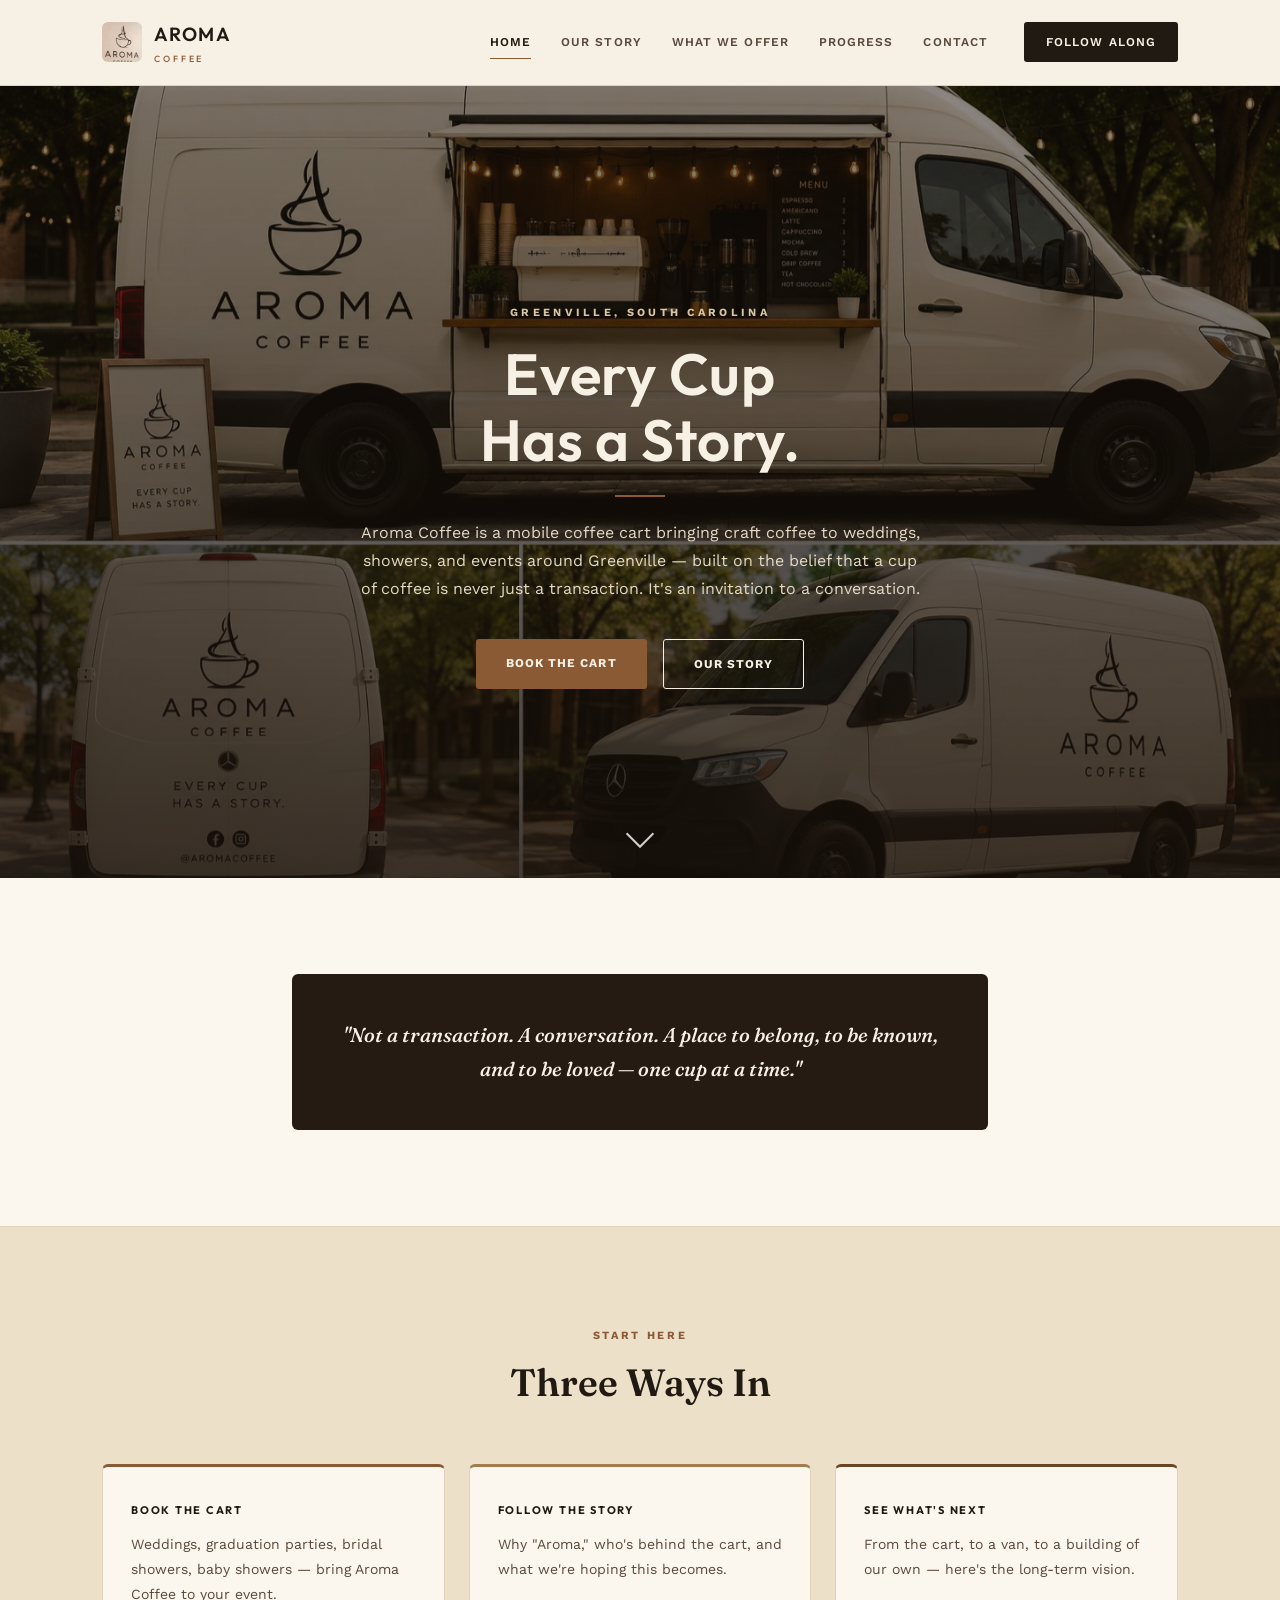
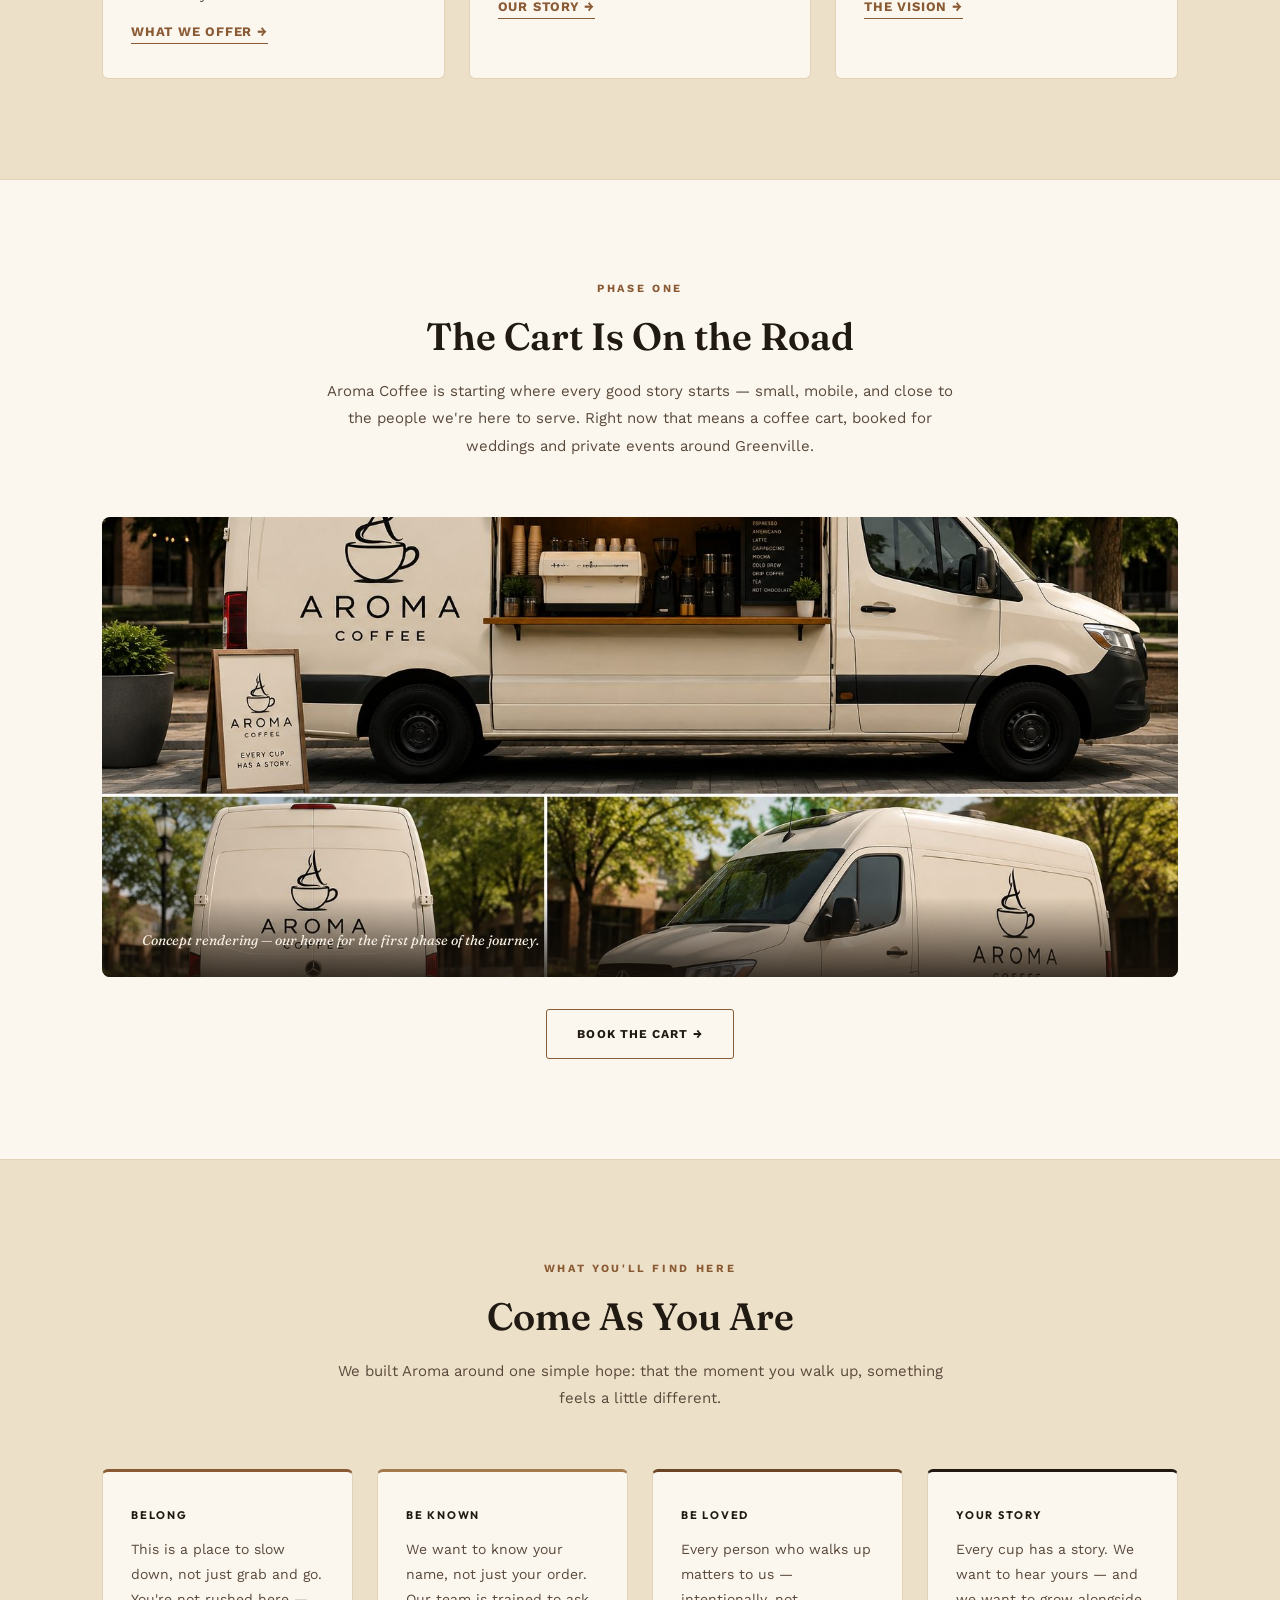
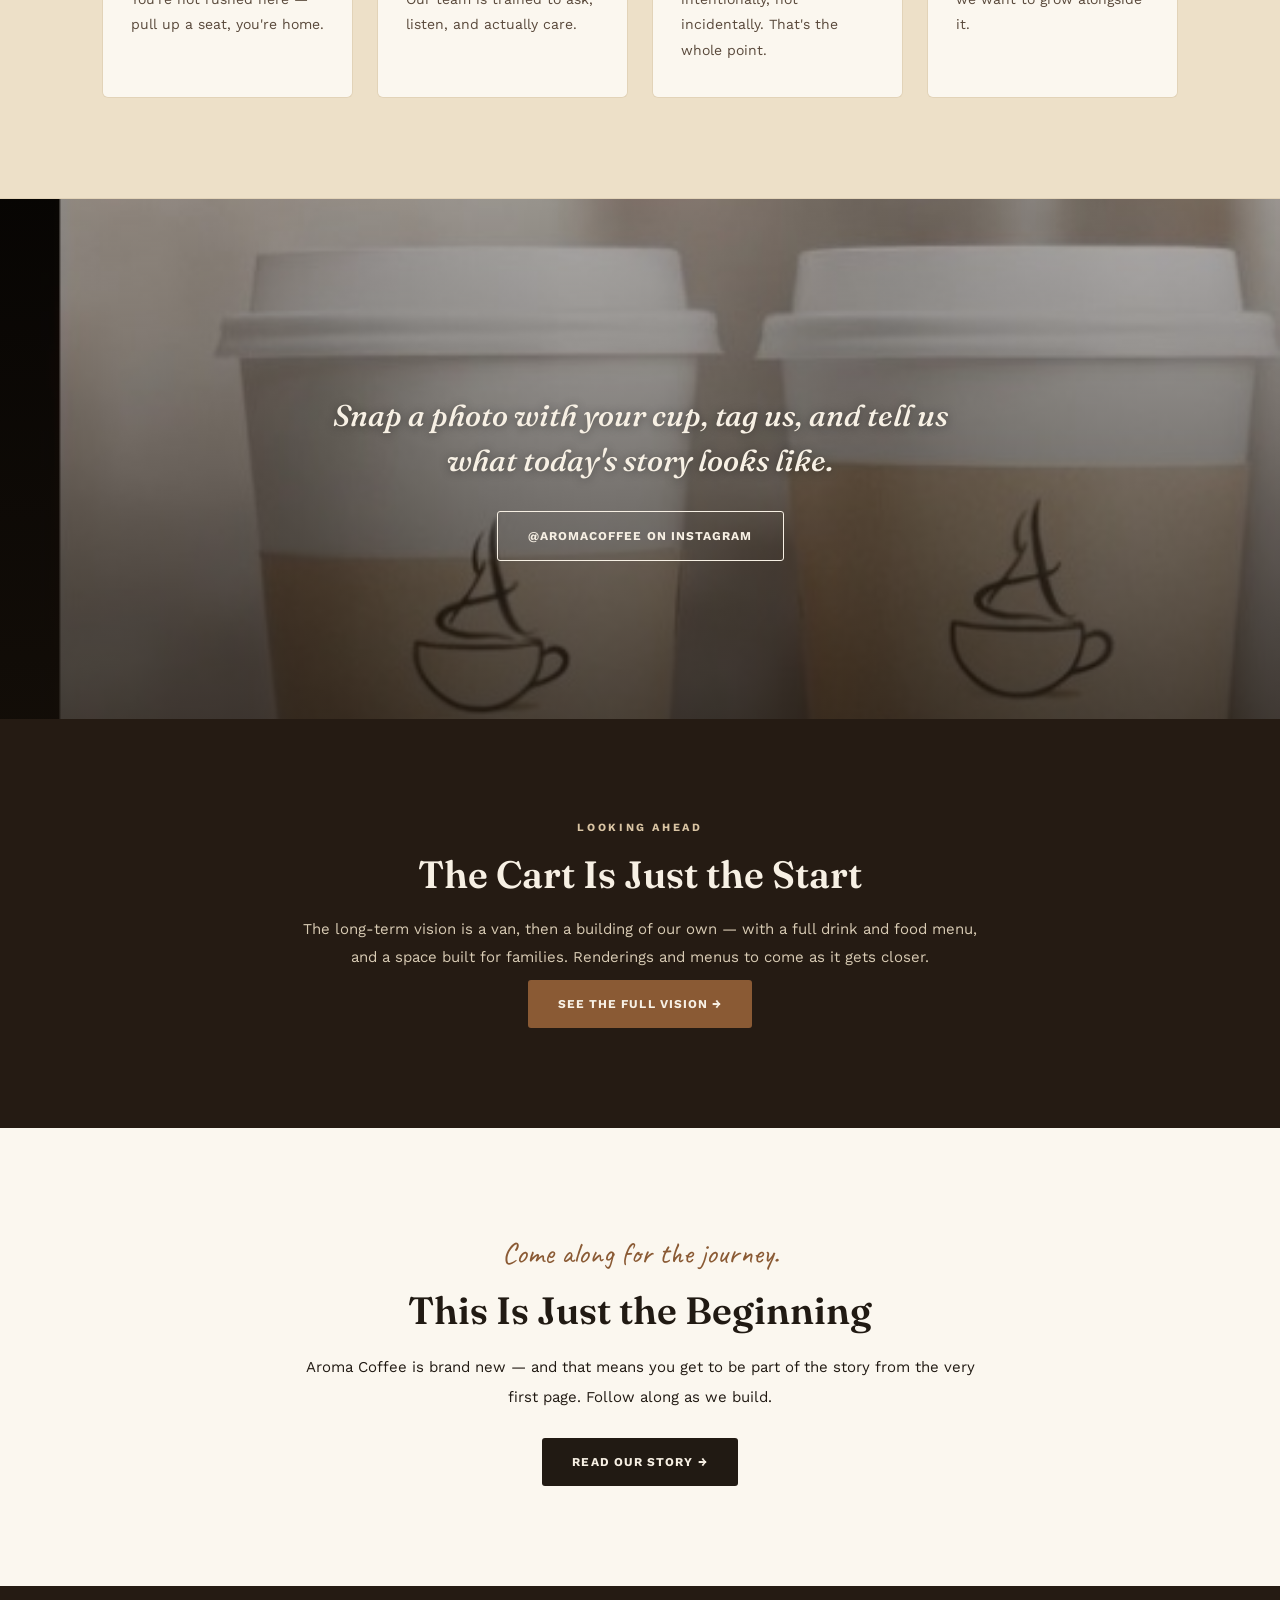
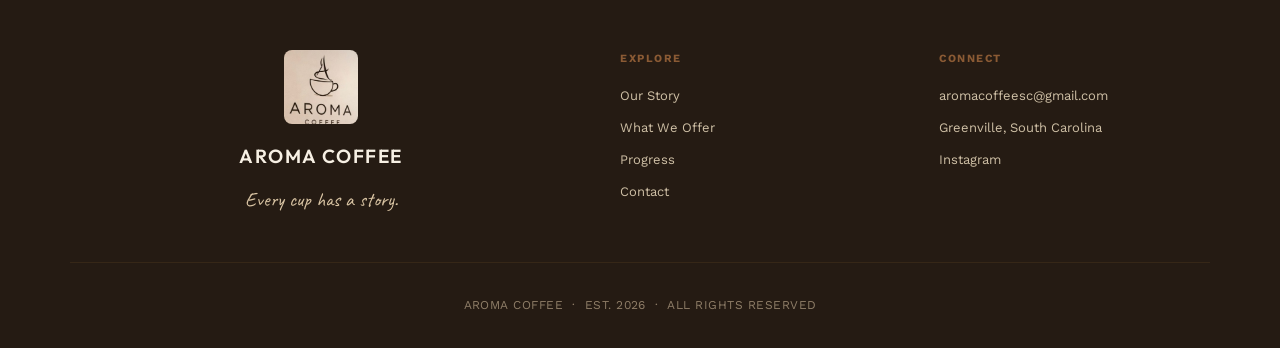
==== index.html @ 99b37358 "Refocus site on the cart and events, add 5-phase roadmap Reworks the site around three pillars: book" ====
<!DOCTYPE html>
<html lang="en">
<head>
<meta charset="UTF-8">
<meta name="viewport" content="width=device-width, initial-scale=1.0">
<title>Aroma Coffee — Every Cup Has a Story | Greenville, SC</title>
<meta name="description" content="Aroma Coffee is a mobile coffee cart bringing craft coffee and genuine conversation to weddings, showers, and events around Greenville, South Carolina. Every cup has a story — come tell us yours.">
<link rel="canonical" href="https://aromacoffeesc.com/">
<meta name="theme-color" content="#F7F0E4">
<link rel="icon" href="/images/favicon.ico" sizes="48x48">
<link rel="icon" type="image/png" sizes="32x32" href="/images/favicon-32.png">
<link rel="apple-touch-icon" href="/images/apple-touch-icon-180.png">
<meta property="og:site_name" content="Aroma Coffee">
<meta property="og:type" content="website">
<meta property="og:title" content="Aroma Coffee — Every Cup Has a Story">
<meta property="og:description" content="A mobile coffee cart bringing craft coffee and genuine conversation to weddings, showers, and events around Greenville, South Carolina.">
<meta property="og:url" content="https://aromacoffeesc.com/">
<meta property="og:image" content="https://aromacoffeesc.com/images/coffee-cart.jpg">
<meta property="og:locale" content="en_US">
<meta name="twitter:card" content="summary_large_image">
<meta name="twitter:title" content="Aroma Coffee — Every Cup Has a Story">
<meta name="twitter:description" content="A mobile coffee cart bringing craft coffee and genuine conversation to weddings, showers, and events around Greenville, South Carolina.">
<meta name="twitter:image" content="https://aromacoffeesc.com/images/coffee-cart.jpg">
<script type="application/ld+json">{
 "@context": "https://schema.org",
 "@type": "CafeOrCoffeeShop",
 "name": "Aroma Coffee",
 "url": "https://aromacoffeesc.com",
 "image": "https://aromacoffeesc.com/images/coffee-cart.jpg",
 "description": "A mobile coffee cart serving weddings, showers, and events around Greenville, South Carolina — every cup has a story.",
 "address": { "@type": "PostalAddress", "addressLocality": "Greenville", "addressRegion": "SC", "addressCountry": "US" },
 "sameAs": ["https://www.instagram.com/aromacoffee"]
}</script>
<link rel="preconnect" href="https://fonts.googleapis.com">
<link rel="preconnect" href="https://fonts.gstatic.com" crossorigin>
<link rel="stylesheet" href="https://fonts.googleapis.com/css2?family=Fraunces:ital,wght@0,500;0,600;1,500;1,600&family=Outfit:wght@400;500;600;700&family=Work+Sans:wght@300;400;500;600&family=Caveat:wght@500;600;700&display=swap">
<link rel="preload" as="image" href="/images/coffee-cart.jpg">
<link rel="stylesheet" href="/styles.css">
</head>
<body>

<nav class="nav">
  <div class="nav-inner">
    <a href="/" class="nav-logo">
      <img src="/images/logo-mark.jpg" alt="" style="border-radius:6px; width:40px; height:40px; object-fit:cover;">
      <span class="nav-logo-text">Aroma<span>Coffee</span></span>
    </a>
    <div class="nav-links">
      <a href="/" class="active">Home</a>
      <a href="/our-story">Our Story</a>
      <a href="/what-we-offer">What We Offer</a>
      <a href="/progress">Progress</a>
      <a href="/contact">Contact</a>
      <a href="https://www.instagram.com/aromacoffee" target="_blank" rel="noopener" class="nav-cta">Follow Along</a>
    </div>
    <button class="nav-toggle" id="navToggle" aria-label="Open menu" aria-expanded="false">
      <span></span><span></span><span></span>
    </button>
  </div>
  <div class="nav-mobile-panel" id="navMobilePanel">
    <a href="/" class="active">Home</a>
    <a href="/our-story">Our Story</a>
    <a href="/what-we-offer">What We Offer</a>
    <a href="/progress">Progress</a>
    <a href="/contact">Contact</a>
    <a href="https://www.instagram.com/aromacoffee" target="_blank" rel="noopener" class="nav-cta">Follow Along</a>
  </div>
</nav>
<script>
(function() {
  var toggle = document.getElementById('navToggle');
  var panel = document.getElementById('navMobilePanel');
  if (toggle && panel) {
    toggle.addEventListener('click', function() {
      var isOpen = panel.classList.toggle('open');
      toggle.classList.toggle('open', isOpen);
      toggle.setAttribute('aria-expanded', isOpen ? 'true' : 'false');
      toggle.setAttribute('aria-label', isOpen ? 'Close menu' : 'Open menu');
    });
  }
})();
</script>

<!-- HERO -->
<section class="hero" style="background-image:url('/images/coffee-cart.jpg');">
  <div class="hero-overlay"></div>
  <div class="hero-content">
    <div class="eyebrow">Greenville, South Carolina</div>
    <h1 class="hero-title">Every Cup<br>Has a Story.</h1>
    <div class="hero-rule"></div>
    <p class="hero-sub">Aroma Coffee is a mobile coffee cart bringing craft coffee to weddings, showers, and events around Greenville — built on the belief that a cup of coffee is never just a transaction. It's an invitation to a conversation.</p>
    <div class="hero-ctas">
      <a href="/what-we-offer" class="btn btn-primary">Book the Cart</a>
      <a href="/our-story" class="btn btn-outline">Our Story</a>
    </div>
  </div>
  <div class="hero-scroll" aria-hidden="true"></div>
</section>

<!-- MISSION LINE -->
<section class="section section-tight">
  <div class="container-narrow center">
    <div class="quote-block">
      <p class="quote-text">"Not a transaction. A conversation. A place to belong, to be known, and to be loved — one cup at a time."</p>
    </div>
  </div>
</section>

<!-- THREE PILLARS -->
<section class="section section-cream-deep section-border-top section-border-bottom">
  <div class="container">
    <div class="section-head">
      <div class="section-eyebrow">Start Here</div>
      <h2 class="section-title">Three Ways In</h2>
    </div>

    <div class="cards-grid">
      <div class="card">
        <div class="card-title">Book the Cart</div>
        <p>Weddings, graduation parties, bridal showers, baby showers — bring Aroma Coffee to your event.</p>
        <a href="/what-we-offer" style="display:inline-block; margin-top:14px; font-size:13px; font-weight:700; letter-spacing:0.06em; text-transform:uppercase; color:var(--leather); border-bottom:1px solid var(--leather);">What We Offer →</a>
      </div>
      <div class="card">
        <div class="card-title">Follow the Story</div>
        <p>Why "Aroma," who's behind the cart, and what we're hoping this becomes.</p>
        <a href="/our-story" style="display:inline-block; margin-top:14px; font-size:13px; font-weight:700; letter-spacing:0.06em; text-transform:uppercase; color:var(--leather); border-bottom:1px solid var(--leather);">Our Story →</a>
      </div>
      <div class="card">
        <div class="card-title">See What's Next</div>
        <p>From the cart, to a van, to a building of our own — here's the long-term vision.</p>
        <a href="/progress" style="display:inline-block; margin-top:14px; font-size:13px; font-weight:700; letter-spacing:0.06em; text-transform:uppercase; color:var(--leather); border-bottom:1px solid var(--leather);">The Vision →</a>
      </div>
    </div>
  </div>
</section>

<!-- WHERE WE ARE NOW -->
<section class="section">
  <div class="container">
    <div class="section-head">
      <div class="section-eyebrow">Phase One</div>
      <h2 class="section-title">The Cart Is On the Road</h2>
      <p class="section-sub">Aroma Coffee is starting where every good story starts — small, mobile, and close to the people we're here to serve. Right now that means a coffee cart, booked for weddings and private events around Greenville.</p>
    </div>

    <div class="img-wrap mb-md" style="border-radius:8px; overflow:hidden;">
      <img loading="lazy" decoding="async" class="img-full" src="/images/coffee-cart.jpg" alt="The Aroma Coffee cart" style="height:460px;">
      <div class="img-caption">Concept rendering — our home for the first phase of the journey.</div>
    </div>

    <p class="center"><a href="/what-we-offer" class="btn btn-ink-outline">Book the Cart →</a></p>
  </div>
</section>

<!-- CORE VALUES -->
<section class="section section-cream-deep section-border-top section-border-bottom">
  <div class="container">
    <div class="section-head">
      <div class="section-eyebrow">What You'll Find Here</div>
      <h2 class="section-title">Come As You Are</h2>
      <p class="section-sub">We built Aroma around one simple hope: that the moment you walk up, something feels a little different.</p>
    </div>

    <div class="cards-grid">
      <div class="card">
        <div class="card-title">Belong</div>
        <p>This is a place to slow down, not just grab and go. You're not rushed here — pull up a seat, you're home.</p>
      </div>
      <div class="card">
        <div class="card-title">Be Known</div>
        <p>We want to know your name, not just your order. Our team is trained to ask, listen, and actually care.</p>
      </div>
      <div class="card">
        <div class="card-title">Be Loved</div>
        <p>Every person who walks up matters to us — intentionally, not incidentally. That's the whole point.</p>
      </div>
      <div class="card">
        <div class="card-title">Your Story</div>
        <p>Every cup has a story. We want to hear yours — and we want to grow alongside it.</p>
      </div>
    </div>
  </div>
</section>

<!-- SEASONAL / SHARE YOUR STORY BAND -->
<div class="mission-band">
  <img src="/images/cups-pair.jpg" alt="Two Aroma Coffee cups" loading="lazy" decoding="async" style="object-position:center 30%;">
  <div class="mission-band-overlay">
    <div class="eyebrow">Get Your Cup, Share Your Story</div>
    <p class="mission-band-quote">Snap a photo with your cup, tag us, and tell us what today's story looks like.</p>
    <a href="https://www.instagram.com/aromacoffee" target="_blank" rel="noopener" class="btn btn-outline" style="margin-top:28px;">@aromacoffee on Instagram</a>
  </div>
</div>

<!-- INSTAGRAM FEED (hidden until the account has posts to show) -->
<section id="instagram-feed" class="section section-border-top" style="display:none;">
  <style>
    .ig-grid { display:grid; grid-template-columns:repeat(3,1fr); gap:3px; border-radius:4px; overflow:hidden; }
    @media (min-width:861px){ .ig-grid { grid-template-columns:repeat(6,1fr); } }
    .ig-tile { position:relative; display:block; aspect-ratio:1/1; overflow:hidden; background:var(--cream-deep); }
    .ig-tile img { width:100%; height:100%; object-fit:cover; transition:transform .35s ease; }
    .ig-tile:hover img { transform:scale(1.05); }
  </style>
  <div class="container">
    <div class="section-head" style="margin-bottom:36px;">
      <div class="section-eyebrow">Follow the Journey</div>
      <h2 class="section-title">Life on the Cart, As It Happens</h2>
      <p class="section-sub">Moments from events, as the story unfolds — follow along at <a href="https://www.instagram.com/aromacoffee" target="_blank" rel="noopener" style="color:var(--leather);">@aromacoffee</a>.</p>
    </div>
    <div class="ig-grid"></div>
    <p class="center" style="margin-top:28px;"><a class="btn btn-ink-outline" href="https://www.instagram.com/aromacoffee" target="_blank" rel="noopener">Follow on Instagram</a></p>
  </div>
</section>
<script src="/ig-feed.js" defer></script>

<!-- WHAT'S AHEAD -->
<section class="section section-espresso">
  <div class="container-narrow center">
    <div class="section-eyebrow light">Looking Ahead</div>
    <h2 class="section-title light">The Cart Is Just the Start</h2>
    <p class="section-sub light">The long-term vision is a van, then a building of our own — with a full drink and food menu, and a space built for families. Renderings and menus to come as it gets closer.</p>
    <a href="/progress" class="btn btn-primary" style="margin-top:8px;">See the Full Vision →</a>
  </div>
</section>

<!-- CLOSING -->
<section class="section">
  <div class="container-narrow center">
    <p class="script-tag">Come along for the journey.</p>
    <h2 class="section-title" style="margin-top:8px;">This Is Just the Beginning</h2>
    <p class="body-text">Aroma Coffee is brand new — and that means you get to be part of the story from the very first page. Follow along as we build.</p>
    <a href="/our-story" class="btn btn-dark" style="margin-top:8px;">Read Our Story →</a>
  </div>
</section>

<footer class="footer">
  <div class="footer-inner">
    <div class="footer-brand">
      <a href="/" aria-label="Back to home"><img loading="lazy" decoding="async" class="footer-logo" src="/images/logo-mark.jpg" alt="Aroma Coffee home" style="border-radius:8px; width:74px; height:74px; object-fit:cover;"></a>
      <div class="footer-brand-name">Aroma Coffee</div>
      <p class="footer-tagline">Every cup has a story.</p>
    </div>
    <div class="footer-col">
      <h4>Explore</h4>
      <a href="/our-story">Our Story</a>
      <a href="/what-we-offer">What We Offer</a>
      <a href="/progress">Progress</a>
      <a href="/contact">Contact</a>
    </div>
    <div class="footer-col">
      <h4>Connect</h4>
      <a href="mailto:aromacoffeesc@gmail.com">aromacoffeesc@gmail.com</a>
      <p>Greenville, South Carolina</p>
      <a href="https://www.instagram.com/aromacoffee" target="_blank" rel="noopener">Instagram</a>
    </div>
  </div>
  <div class="footer-bottom">
    <p>AROMA COFFEE &nbsp;&middot;&nbsp; EST. 2026 &nbsp;&middot;&nbsp; ALL RIGHTS RESERVED</p>
  </div>
</footer>

<script src="/motion.js" defer></script>
</body>
</html>
---- styles.css ----
* { box-sizing: border-box; margin: 0; padding: 0; }

:root {
  --ink: #211a13;
  --ink-soft: #59493b;
  --cream: #f7f0e4;
  --cream-deep: #ede0c8;
  --paper: #fbf7ef;
  --leather: #8a5a34;
  --leather-deep: #6b4526;
  --tan: #d9c4a3;
  --tan-line: #e2d3b8;
  --espresso: #251b13;
  --espresso-soft: #362717;
}

html { scroll-behavior: smooth; }

body {
  font-family: 'Work Sans', sans-serif;
  background: var(--paper);
  color: var(--ink);
  line-height: 1.7;
  -webkit-font-smoothing: antialiased;
}

a { color: inherit; text-decoration: none; }
img { max-width: 100%; display: block; }

.container { max-width: 1140px; margin: 0 auto; padding: 0 32px; }
.container-narrow { max-width: 760px; margin: 0 auto; padding: 0 32px; }

/* ───────────── NAV ───────────── */
.nav {
  position: sticky;
  top: 0;
  z-index: 100;
  background: rgba(247, 240, 228, 0.94);
  backdrop-filter: blur(8px);
  border-bottom: 1px solid var(--tan-line);
}
.nav-inner {
  max-width: 1140px;
  margin: 0 auto;
  padding: 18px 32px;
  display: flex;
  align-items: center;
  justify-content: space-between;
}
.nav-logo { display: flex; align-items: center; gap: 12px; }
.nav-logo img { width: 40px; height: 40px; object-fit: contain; }
.nav-logo-text {
  font-family: 'Outfit', sans-serif;
  font-size: 19px;
  font-weight: 600;
  letter-spacing: 0.06em;
  text-transform: uppercase;
  color: var(--ink);
}
.nav-logo-text span { display: block; font-size: 9px; font-weight: 500; letter-spacing: 0.32em; color: var(--leather); margin-top: 1px; }
.nav-links { display: flex; gap: 30px; align-items: center; }
.nav-links a {
  font-size: 12px;
  font-weight: 600;
  letter-spacing: 0.09em;
  text-transform: uppercase;
  color: var(--ink-soft);
  transition: color 0.2s;
  padding: 6px 0;
  border-bottom: 1px solid transparent;
}
.nav-links a:hover, .nav-links a.active { color: var(--ink); border-bottom-color: var(--leather); }
.nav-cta {
  display: inline-block;
  background: var(--ink);
  color: var(--cream) !important;
  padding: 10px 22px !important;
  margin-left: 6px;
  border-radius: 3px;
  border-bottom: none !important;
  transition: background 0.2s;
}
.nav-cta:hover { background: var(--espresso-soft); border-bottom: none !important; }

.nav-toggle {
  display: none;
  background: none; border: none; cursor: pointer;
  padding: 6px; width: 32px; height: 32px;
  flex-direction: column; justify-content: center; align-items: center;
}
.nav-toggle span { display: block; width: 22px; height: 2px; background: var(--ink); margin-bottom: 5px; transition: transform 0.25s, opacity 0.25s; }
.nav-toggle span:last-child { margin-bottom: 0; }
.nav-toggle.open span:nth-child(1) { transform: translateY(7px) rotate(45deg); }
.nav-toggle.open span:nth-child(2) { opacity: 0; }
.nav-toggle.open span:nth-child(3) { transform: translateY(-7px) rotate(-45deg); margin-bottom: 0; }

.nav-mobile-panel { display: none; flex-direction: column; background: var(--paper); border-top: 1px solid var(--tan-line); padding: 8px 32px 20px; }
.nav-mobile-panel.open { display: flex; }
.nav-mobile-panel a { font-size: 15px; font-weight: 600; color: var(--ink); padding: 14px 0; border-bottom: 1px solid var(--tan-line); }
.nav-mobile-panel a:last-child { border-bottom: none; }
.nav-mobile-panel a.active { color: var(--leather); }
.nav-mobile-panel .nav-cta { margin: 14px 0 0; text-align: center; display: block; }

@media (max-width: 860px) {
  .nav-links { display: none; }
  .nav-toggle { display: flex; }
}

/* ───────────── HERO ───────────── */
.hero {
  position: relative;
  min-height: 88vh;
  display: flex;
  flex-direction: column;
  align-items: center;
  justify-content: center;
  text-align: center;
  padding: 120px 32px 90px;
  overflow: hidden;
  background-size: cover;
  background-position: center;
  background-repeat: no-repeat;
}
.hero::before {
  content: "";
  position: absolute; inset: 0;
  background: inherit; background-size: cover; background-position: center;
  z-index: 0;
}
.hero-overlay {
  position: absolute; inset: 0;
  background: linear-gradient(180deg, rgba(24,17,10,0.5) 0%, rgba(24,17,10,0.82) 100%);
  z-index: 1;
}
.hero-content { position: relative; z-index: 2; max-width: 760px; }
.eyebrow {
  font-size: 11px; font-weight: 700; letter-spacing: 0.3em; text-transform: uppercase;
  color: var(--tan); margin-bottom: 18px;
}
.hero-script {
  font-family: 'Caveat', cursive;
  font-size: 30px;
  color: var(--tan);
  margin-bottom: 6px;
}
.hero-title {
  font-family: 'Outfit', sans-serif;
  font-size: 58px;
  font-weight: 600;
  letter-spacing: 0.01em;
  color: var(--cream);
  line-height: 1.14;
  margin-bottom: 22px;
}
.hero-rule { width: 50px; height: 2px; background: var(--leather); margin: 22px auto; }
.hero-sub {
  font-size: 16px; font-weight: 400; color: #E4D9C4; max-width: 560px;
  margin: 0 auto 36px; line-height: 1.75;
}
.hero-ctas { display: flex; gap: 16px; justify-content: center; flex-wrap: wrap; }

@media (prefers-reduced-motion: no-preference) {
  .hero::before { animation: heroDrift 20s ease-out forwards; }
  @keyframes heroDrift { from { transform: scale(1); } to { transform: scale(1.06); } }
  .hero-content > * { opacity: 0; animation: fadeUp 0.9s ease forwards; }
  .hero-content > *:nth-child(1) { animation-delay: 0.15s; }
  .hero-content > *:nth-child(2) { animation-delay: 0.3s; }
  .hero-content > *:nth-child(3) { animation-delay: 0.45s; }
  .hero-content > *:nth-child(4) { animation-delay: 0.6s; }
  .hero-content > *:nth-child(5) { animation-delay: 0.75s; }
  @keyframes fadeUp { from { opacity: 0; transform: translateY(16px); } to { opacity: 1; transform: none; } }
  .reveal { opacity: 0; transform: translateY(20px); transition: opacity 0.8s ease, transform 0.8s ease; }
  .reveal.in { opacity: 1; transform: none; }
}

.hero-scroll {
  position: absolute; bottom: 34px; left: 50%; width: 20px; height: 20px; margin-left: -10px;
  border-right: 2px solid rgba(247,240,228,0.85); border-bottom: 2px solid rgba(247,240,228,0.85);
  transform: rotate(45deg); z-index: 2;
}
@media (prefers-reduced-motion: no-preference) {
  .hero-scroll { animation: scrollBounce 2.2s ease-in-out infinite; }
  @keyframes scrollBounce {
    0%, 100% { transform: rotate(45deg) translate(0,0); opacity: 0.85; }
    50% { transform: rotate(45deg) translate(6px,6px); opacity: 0.4; }
  }
}

/* ───────────── BUTTONS ───────────── */
.btn {
  display: inline-block; padding: 14px 30px; border-radius: 3px;
  font-size: 12px; font-weight: 700; letter-spacing: 0.09em; text-transform: uppercase;
  transition: all 0.2s, transform 0.25s ease, box-shadow 0.25s ease; cursor: pointer; border: none;
}
.btn:hover { transform: translateY(-2px); box-shadow: 0 8px 20px rgba(33,26,19,0.18); }
.btn-primary { background: var(--leather); color: var(--cream); }
.btn-primary:hover { background: var(--leather-deep); }
.btn-outline { background: transparent; color: var(--cream); border: 1.5px solid var(--cream); }
.btn-outline:hover { background: rgba(255,255,255,0.12); }
.btn-dark { background: var(--ink); color: var(--cream); }
.btn-dark:hover { background: var(--espresso-soft); }
.btn-ink-outline { background: transparent; color: var(--ink); border: 1.5px solid var(--leather); }
.btn-ink-outline:hover { background: var(--leather); color: var(--cream); }

/* ───────────── SECTIONS ───────────── */
.section { padding: 100px 32px; }
.section-tight { padding: 64px 32px; }
.section-cream-deep { background: var(--cream-deep); }
.section-espresso { background: var(--espresso); color: var(--cream); }
.section-border-top { border-top: 1px solid var(--tan-line); }
.section-border-bottom { border-bottom: 1px solid var(--tan-line); }

.section-head { text-align: center; max-width: 640px; margin: 0 auto 56px; }
.section-eyebrow { font-size: 11px; font-weight: 700; letter-spacing: 0.24em; text-transform: uppercase; color: var(--leather); margin-bottom: 14px; }
.section-eyebrow.light { color: var(--tan); }
.section-title { font-family: 'Fraunces', serif; font-size: 38px; font-weight: 600; color: var(--ink); line-height: 1.28; margin-bottom: 16px; }
.section-title.light { color: var(--cream); }
.section-sub { font-size: 15px; color: var(--ink-soft); line-height: 1.85; }
.section-sub.light { color: #D8CBB4; }

/* ───────────── SCRIPT / QUOTE BLOCK ───────────── */
.quote-block { text-align: center; padding: 44px 48px; margin: 32px auto; background: var(--espresso); border-radius: 6px; max-width: 700px; }
.quote-text { font-family: 'Fraunces', serif; font-style: italic; font-size: 20px; font-weight: 500; line-height: 1.7; color: var(--cream); }
.quote-cite { display: block; font-size: 10px; font-weight: 700; letter-spacing: 0.2em; text-transform: uppercase; color: var(--tan); margin-top: 16px; }

.script-tag { font-family: 'Caveat', cursive; font-size: 30px; color: var(--leather); }

.pull-quote { border-left: 3px solid var(--leather); padding: 14px 26px; margin: 32px 0; }
.pull-quote p { font-family: 'Fraunces', serif; font-size: 21px; font-style: italic; font-weight: 500; line-height: 1.6; color: var(--ink); }

/* ───────────── CARDS ───────────── */
.cards-grid { display: flex; flex-wrap: wrap; gap: 24px; }
.cards-grid .card { flex: 1 1 240px; }
.card {
  background: var(--paper); border: 1px solid var(--tan-line); border-radius: 6px;
  padding: 34px 28px; border-top: 3px solid var(--leather);
  transition: transform 0.25s ease, box-shadow 0.25s ease;
}
.card:hover { transform: translateY(-4px); box-shadow: 0 14px 30px rgba(33,26,19,0.08); }
.card:nth-child(2) { border-top-color: #A47B4E; }
.card:nth-child(3) { border-top-color: #6B4526; }
.card:nth-child(4) { border-top-color: var(--ink); }
.card-title { font-family: 'Outfit', sans-serif; font-size: 11px; font-weight: 700; letter-spacing: 0.16em; text-transform: uppercase; color: var(--ink); margin-bottom: 12px; }
.card p { font-size: 14px; color: var(--ink-soft); line-height: 1.8; }

/* ───────────── TIMELINE / PHASES ───────────── */
.phase-list { position: relative; padding-left: 30px; }
.phase-list::before { content: ""; position: absolute; left: 5px; top: 40px; bottom: 40px; width: 2px; background: var(--tan-line); }
.phase-item { position: relative; display: flex; gap: 32px; padding: 36px 0; border-bottom: 1px solid var(--tan-line); }
.phase-item > div:first-child { flex: 0 0 140px; }
.phase-item > div:last-child { flex: 1 1 auto; }
.phase-item:last-child { border-bottom: none; }
.phase-item::before {
  content: ""; position: absolute; left: -30px; top: 44px; width: 12px; height: 12px; border-radius: 50%;
  background: var(--paper); border: 2px solid var(--tan);
}
.phase-item:has(.phase-status.complete)::before,
.phase-item:has(.phase-status.active)::before { background: var(--leather); border-color: var(--leather); }
@media (prefers-reduced-motion: no-preference) {
  .phase-item:has(.phase-status.active)::before { animation: pulse 2.4s ease-in-out infinite; }
  @keyframes pulse { 0%, 100% { box-shadow: 0 0 0 0 rgba(138,90,52,0.4); } 50% { box-shadow: 0 0 0 9px rgba(138,90,52,0); } }
}
.phase-tag { font-size: 11px; font-weight: 700; letter-spacing: 0.14em; text-transform: uppercase; color: var(--ink-soft); }
.phase-tag.active { color: var(--leather); }
.phase-title { font-family: 'Fraunces', serif; font-size: 23px; font-weight: 600; color: var(--ink); margin-bottom: 8px; }
.phase-desc { font-size: 14px; color: var(--ink-soft); line-height: 1.8; max-width: 560px; }
.phase-status { display: inline-block; margin-top: 12px; padding: 4px 12px; border-radius: 2px; font-size: 10px; font-weight: 700; letter-spacing: 0.1em; text-transform: uppercase; }
.phase-status.complete { background: #E7DFC9; color: var(--leather-deep); }
.phase-status.active { background: #EFE2CB; color: var(--leather-deep); }
.phase-status.upcoming { background: #EFEAE0; color: var(--ink-soft); }

@media (max-width: 680px) { .phase-item { flex-direction: column; gap: 8px; } }

/* ───────────── IMAGE BLOCKS ───────────── */
.img-full { width: 100%; height: 440px; object-fit: cover; display: block; }
.img-wrap { position: relative; overflow: hidden; }
.img-caption {
  position: absolute; bottom: 0; left: 0; right: 0; padding: 32px 40px 24px;
  background: linear-gradient(to top, rgba(24,17,10,0.82) 0%, transparent 100%);
  font-family: 'Fraunces', serif; font-size: 14px; font-style: italic; color: var(--cream);
}
.two-col-img { display: flex; gap: 2px; }
.two-col-img img { width: 50%; height: 320px; object-fit: cover; }

/* ───────────── FORMS ───────────── */
.form-box { background: var(--paper); border: 1px solid var(--tan-line); border-radius: 8px; padding: 40px; max-width: 480px; margin: 0 auto; }
.form-box.dark { background: var(--espresso); border-color: var(--espresso-soft); }
.form-label { display: block; font-size: 11px; font-weight: 700; letter-spacing: 0.08em; text-transform: uppercase; color: var(--ink-soft); margin-bottom: 8px; }
.form-box.dark .form-label { color: #C3B49B; }
.form-input {
  width: 100%; padding: 12px 14px; border: 1px solid var(--tan-line); border-radius: 4px;
  font-family: 'Work Sans', sans-serif; font-size: 14px; background: #fff; margin-bottom: 20px; color: var(--ink);
}
.form-input:focus { outline: 2px solid var(--leather); border-color: var(--leather); }
.form-submit {
  width: 100%; padding: 14px; background: var(--ink); color: var(--cream); border: none; border-radius: 4px;
  font-size: 13px; font-weight: 700; letter-spacing: 0.07em; text-transform: uppercase; cursor: pointer;
}
.form-submit:hover { background: var(--espresso-soft); }
.form-note { font-size: 12px; color: var(--ink-soft); margin-top: 14px; text-align: center; line-height: 1.6; }
.form-box.dark .form-note { color: #B0A088; }

/* ───────────── FOOTER ───────────── */
.footer { background: var(--espresso); padding: 64px 32px 32px; }
.footer-inner { max-width: 1140px; margin: 0 auto; display: flex; flex-wrap: wrap; gap: 48px; margin-bottom: 48px; }
.footer-brand { flex: 2 1 280px; display: flex; flex-direction: column; align-items: center; text-align: center; gap: 14px; }
.footer-col { flex: 1 1 160px; }
.footer-logo { width: 74px; height: 74px; object-fit: contain; margin-bottom: 2px; }
.footer-brand-name { font-family: 'Outfit', sans-serif; font-size: 19px; font-weight: 600; letter-spacing: 0.08em; text-transform: uppercase; color: var(--cream); }
.footer-tagline { font-family: 'Caveat', cursive; font-size: 20px; color: var(--tan); max-width: 280px; line-height: 1.4; }
.footer-col h4 { font-size: 11px; font-weight: 700; letter-spacing: 0.14em; text-transform: uppercase; color: var(--leather); margin-bottom: 16px; }
.footer-col a, .footer-col p { display: block; font-size: 13px; color: #CFC0A6; margin-bottom: 10px; }
.footer-col a:hover { color: var(--cream); }
.footer-bottom { max-width: 1140px; margin: 0 auto; padding-top: 32px; border-top: 1px solid var(--espresso-soft); text-align: center; }
.footer-bottom p { font-size: 12px; color: #8F7E68; letter-spacing: 0.04em; }

@media (max-width: 760px) {
  .footer-inner { flex-direction: column; gap: 32px; }
  .hero-title { font-size: 40px; }
  .section-title { font-size: 28px; }
  .two-col-img { flex-direction: column; }
  .two-col-img img { width: 100%; height: 260px; }
}

/* ───────────── MISC ───────────── */
.body-text { font-size: 15px; line-height: 2; color: var(--ink); margin-bottom: 18px; }
.dropcap::first-letter { font-family: 'Fraunces', serif; font-size: 3.1em; float: left; line-height: 0.85; padding: 4px 10px 0 0; color: var(--leather); }
.center { text-align: center; }
.mb-sm { margin-bottom: 16px; }
.mb-md { margin-bottom: 32px; }
.mb-lg { margin-bottom: 56px; }

.badge {
  display: inline-block; padding: 6px 14px; border-radius: 2px; font-size: 10px; font-weight: 700;
  letter-spacing: 0.12em; text-transform: uppercase; background: var(--leather); color: var(--cream); margin-bottom: 16px;
}

.impact-stat { text-align: center; }
.impact-stat .num { font-family: 'Fraunces', serif; font-size: 42px; font-weight: 600; color: var(--tan); line-height: 1; margin-bottom: 8px; }
.impact-stat .label { font-size: 12px; letter-spacing: 0.06em; text-transform: uppercase; color: #C3B49B; }

/* ───────────── MISSION BAND ───────────── */
.mission-band { position: relative; overflow: hidden; }
.mission-band img { width: 100%; height: 520px; object-fit: cover; object-position: center 30%; display: block; }
.mission-band-overlay {
  position: absolute; inset: 0; background: linear-gradient(180deg, rgba(24,17,10,0.3) 0%, rgba(24,17,10,0.76) 100%);
  display: flex; flex-direction: column; align-items: center; justify-content: center; text-align: center; padding: 40px 32px;
}
.mission-band-quote {
  font-family: 'Fraunces', serif; font-size: 30px; font-style: italic; font-weight: 500;
  color: var(--cream); line-height: 1.5; max-width: 660px; text-shadow: 0 1px 10px rgba(0,0,0,0.4);
}
@media (max-width: 680px) { .mission-band-quote { font-size: 22px; } .mission-band img { height: 420px; } }

/* ───────────── MENU ───────────── */
.menu-cols { display: flex; flex-wrap: wrap; gap: 48px; }
.menu-col { flex: 1 1 260px; }
.menu-group { margin-bottom: 30px; }
.menu-group h4 { font-family: 'Outfit', sans-serif; font-size: 11px; font-weight: 700; letter-spacing: 0.14em; text-transform: uppercase; color: var(--leather); margin-bottom: 12px; }
.menu-group ul { list-style: none; }
.menu-group li {
  display: flex; justify-content: space-between; padding: 9px 0; font-size: 14.5px; color: var(--ink);
  border-bottom: 1px dashed var(--tan-line);
}
.menu-group li span:last-child { color: var(--ink-soft); }
.menu-item-card {
  display: flex; align-items: center; gap: 16px; padding: 14px 0; border-bottom: 1px solid var(--tan-line);
}
.menu-item-card:last-child { border-bottom: none; }
.menu-item-card img { width: 64px; height: 64px; border-radius: 50%; object-fit: cover; flex-shrink: 0; }
.menu-item-card .name { font-family: 'Outfit', sans-serif; font-size: 14px; font-weight: 600; letter-spacing: 0.04em; text-transform: uppercase; color: var(--ink); }
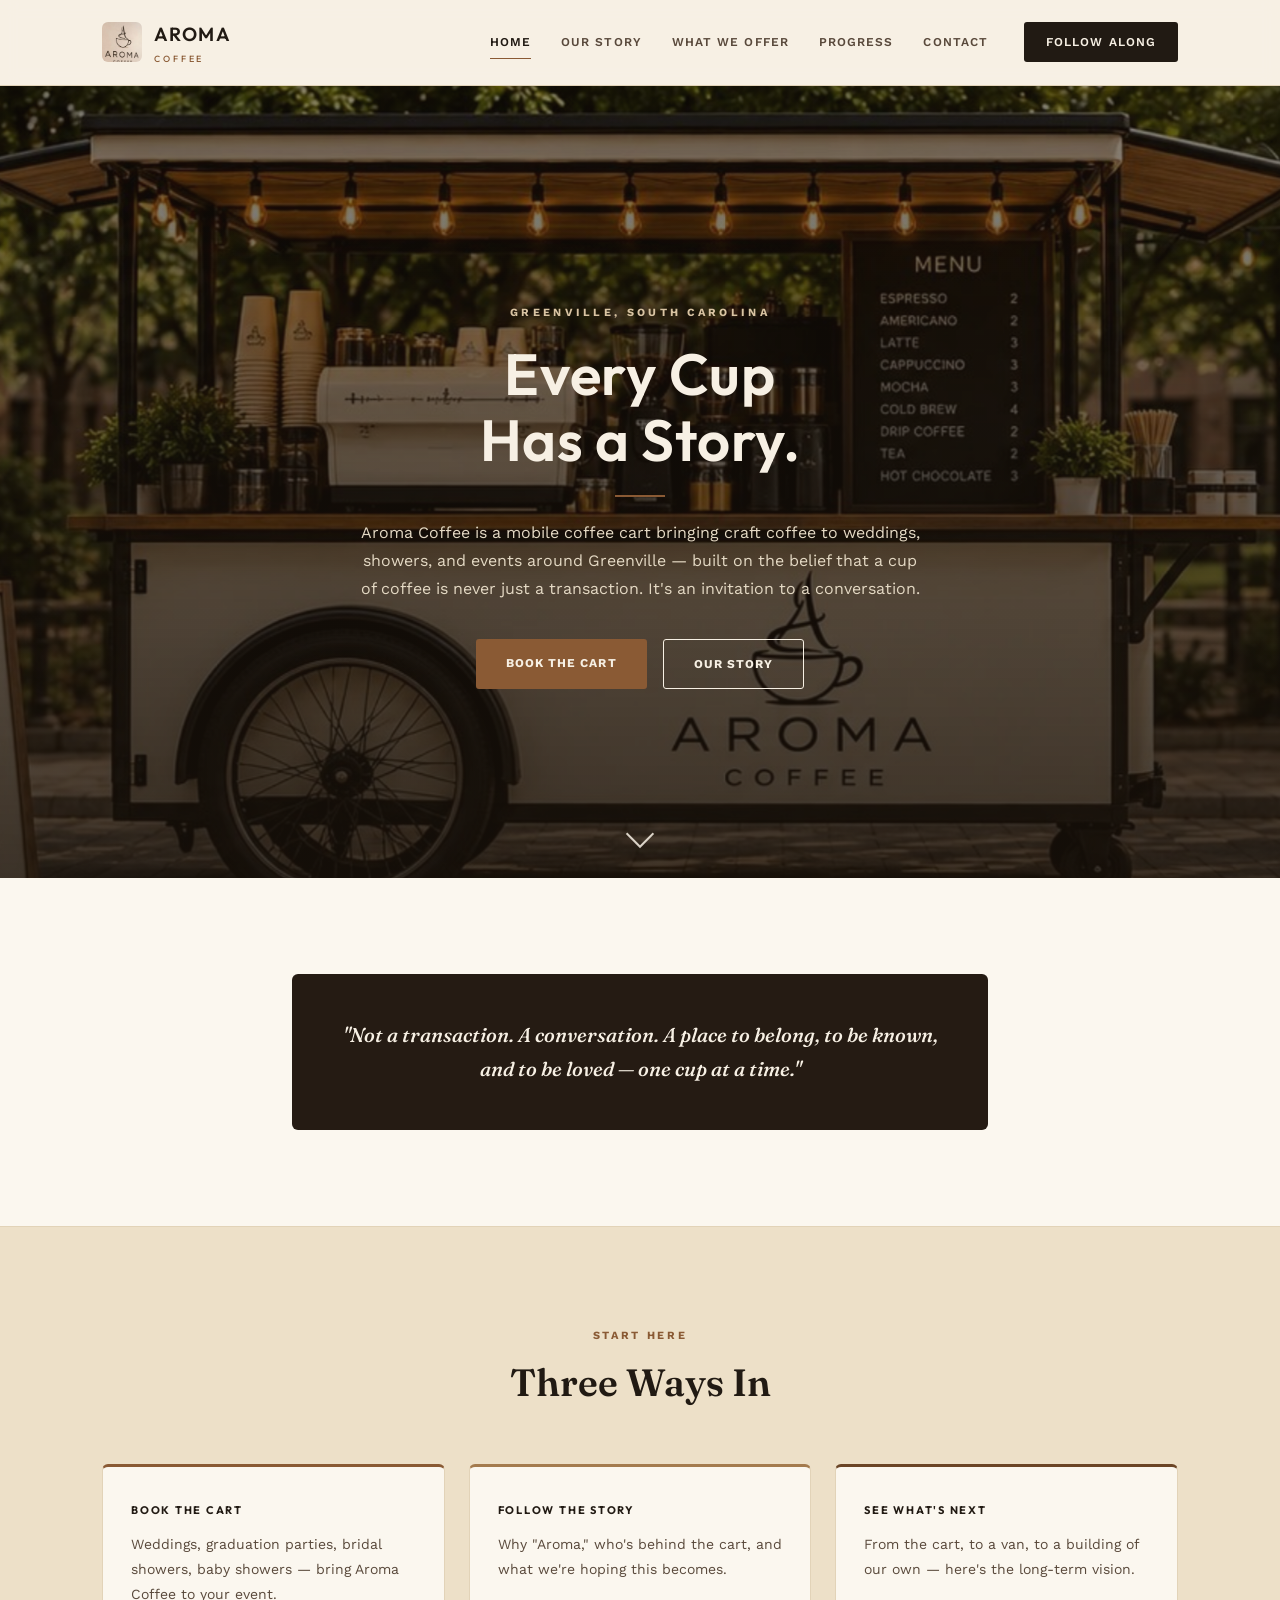
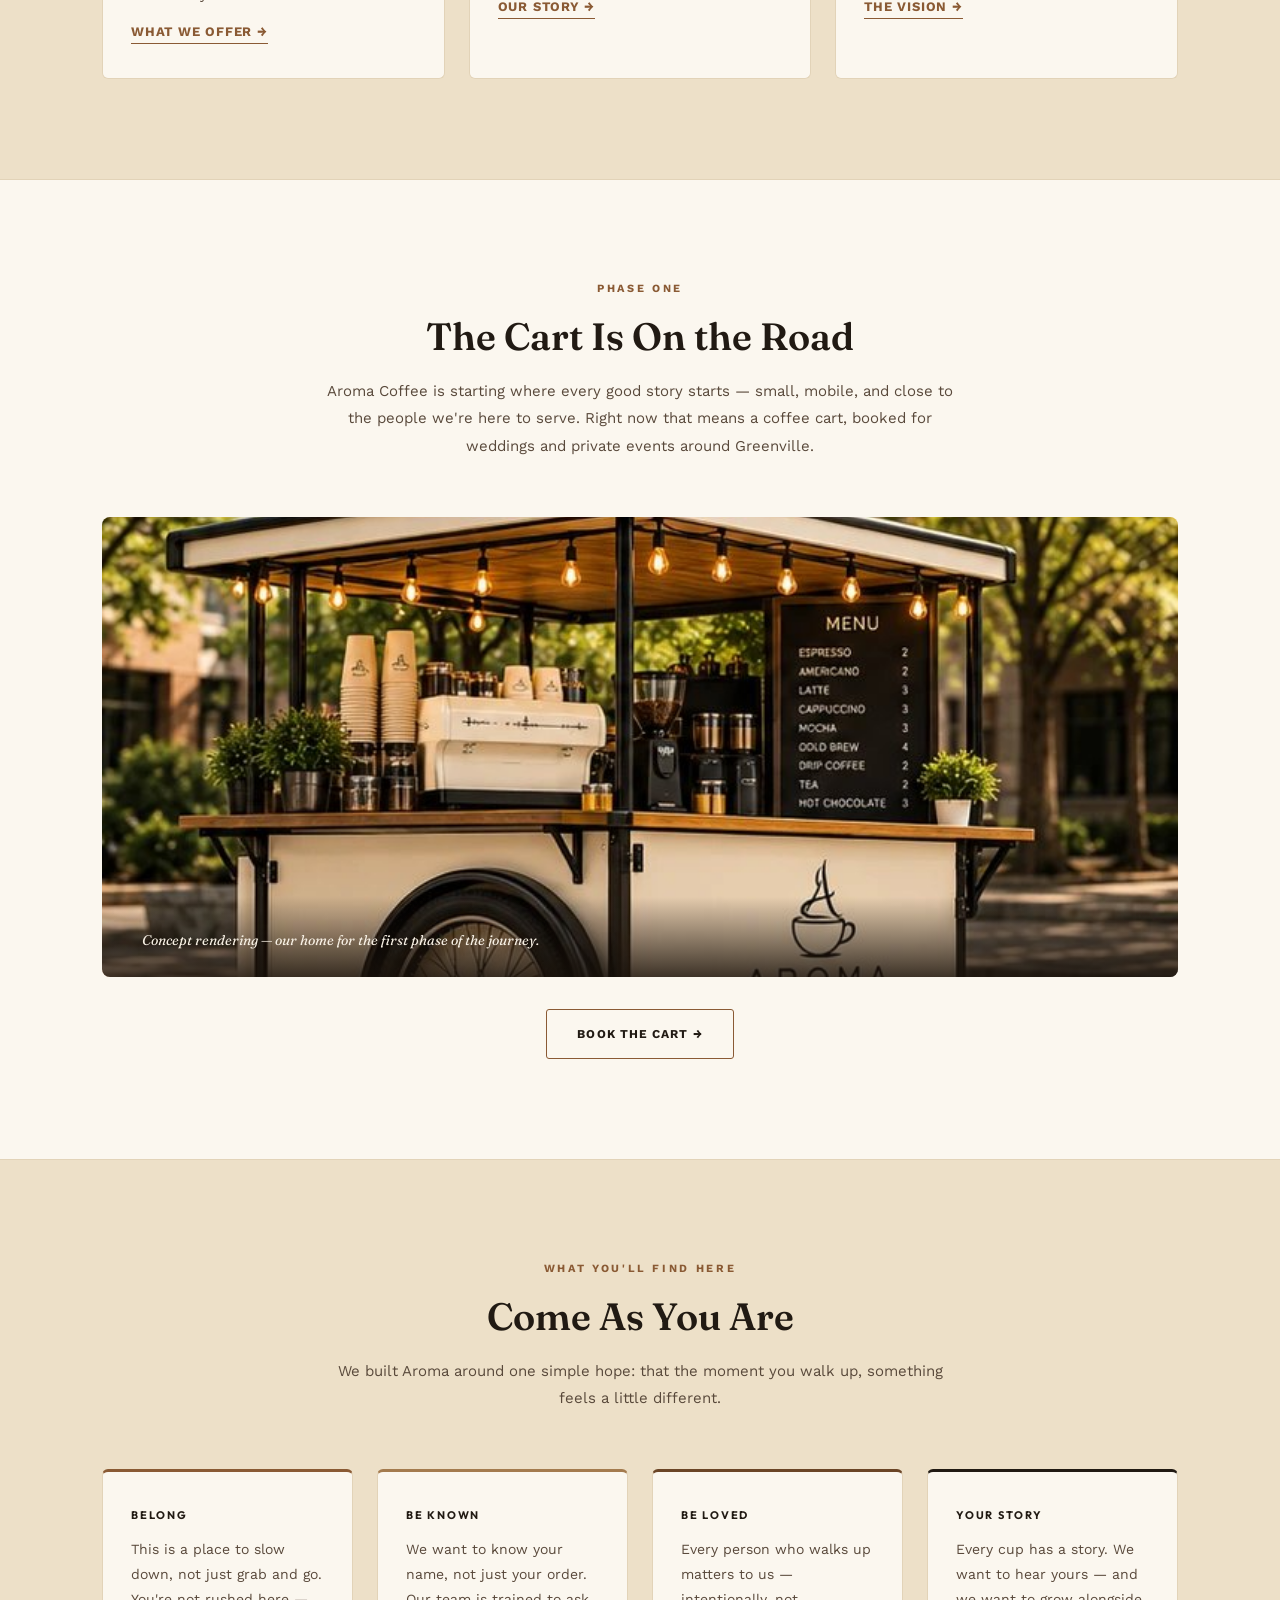
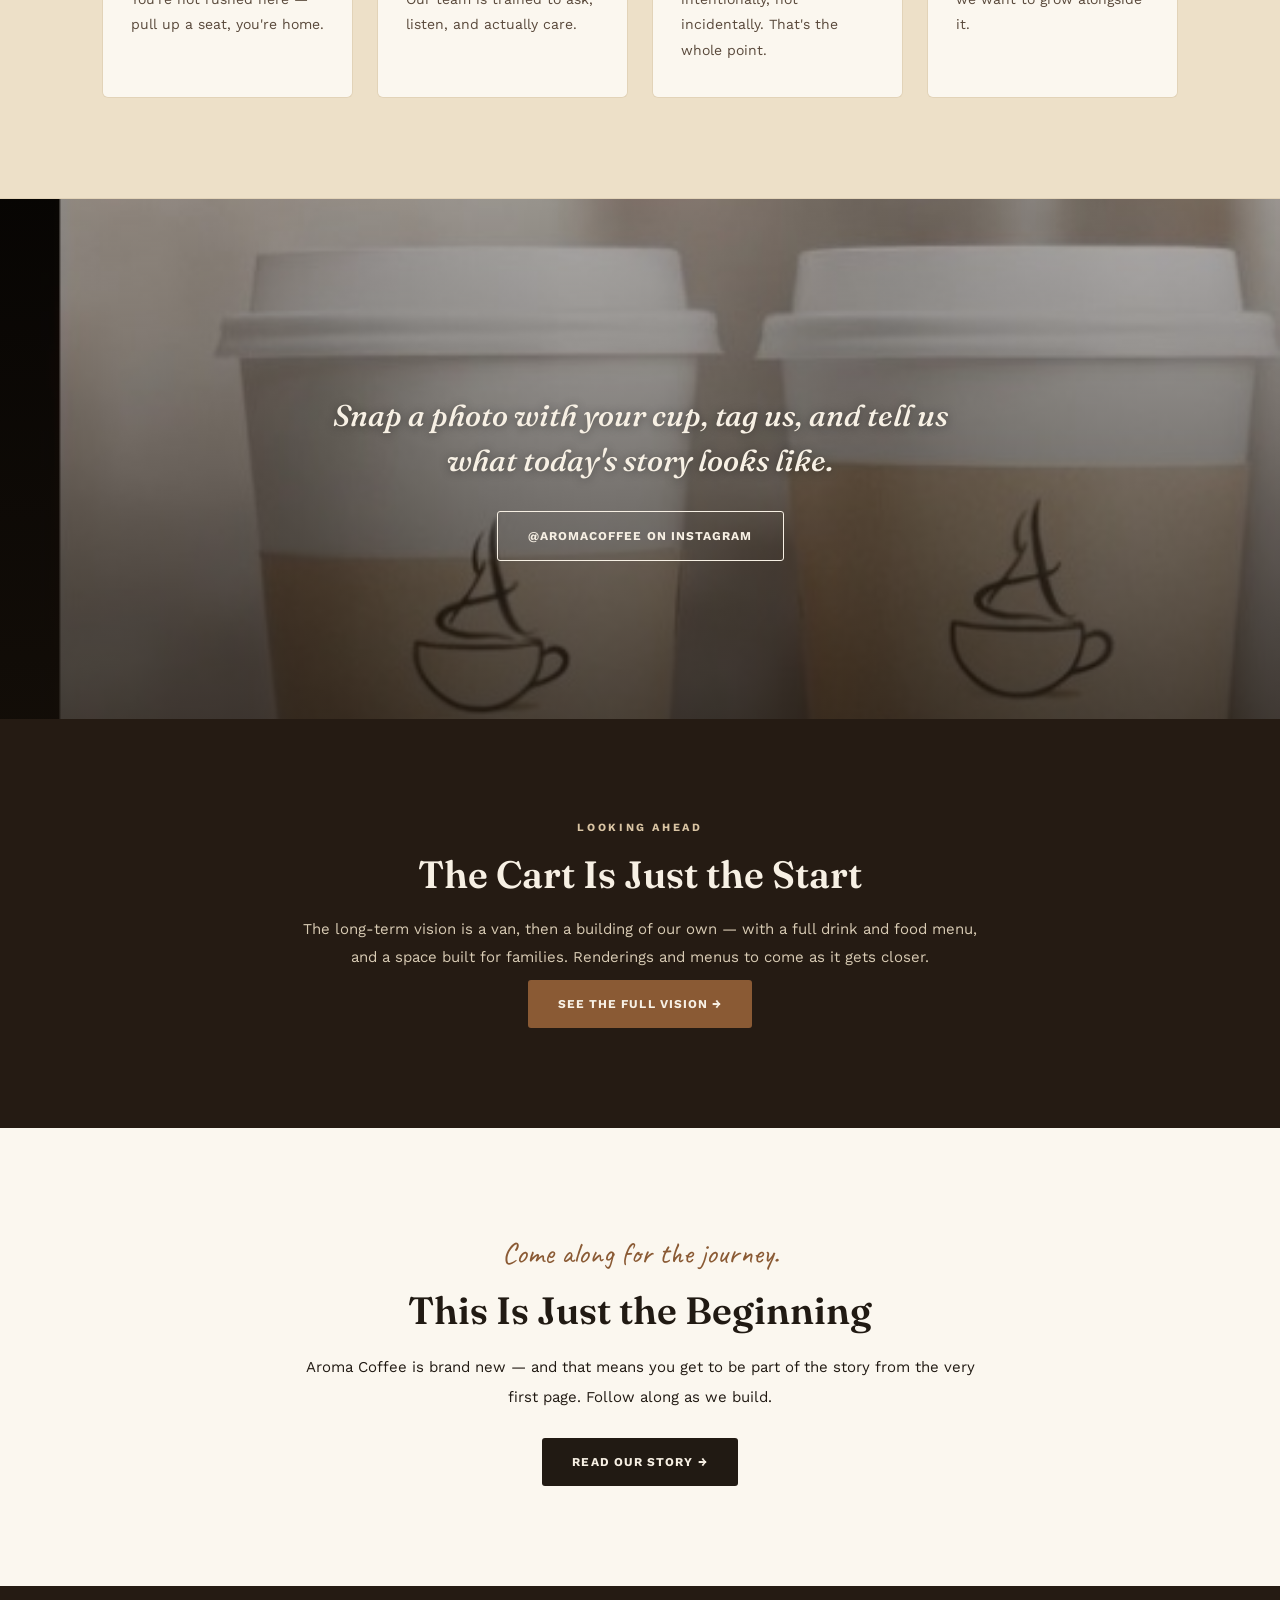
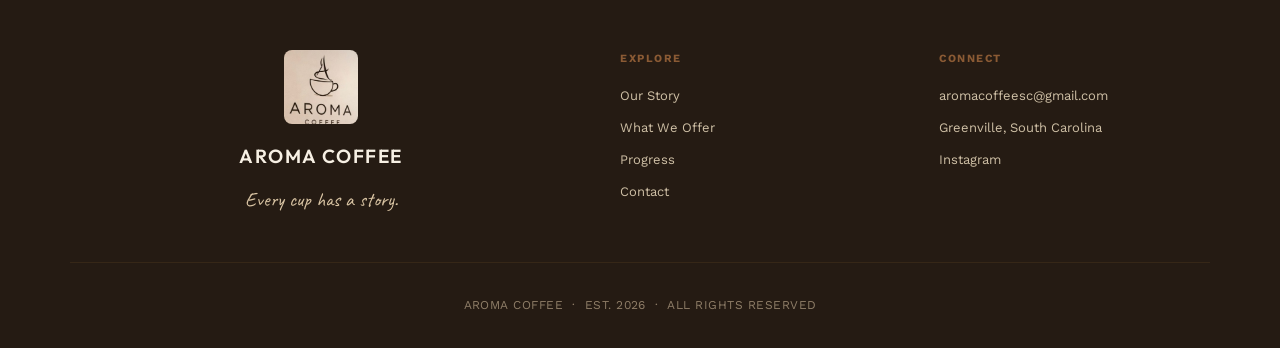
==== commit b56f7099: "Replace van renderings with real cart renderings Swaps the old AI van mockups for the new branded co" ====
--- a/index.html
+++ b/index.html
@@ -144,7 +144,7 @@
     </div>
 
     <div class="img-wrap mb-md" style="border-radius:8px; overflow:hidden;">
-      <img loading="lazy" decoding="async" class="img-full" src="/images/coffee-cart.jpg" alt="The Aroma Coffee cart" style="height:460px;">
+      <img loading="lazy" decoding="async" class="img-full" src="/images/coffee-cart-angle.jpg" alt="The Aroma Coffee cart" style="height:460px; object-position:center 30%;">
       <div class="img-caption">Concept rendering — our home for the first phase of the journey.</div>
     </div>
 
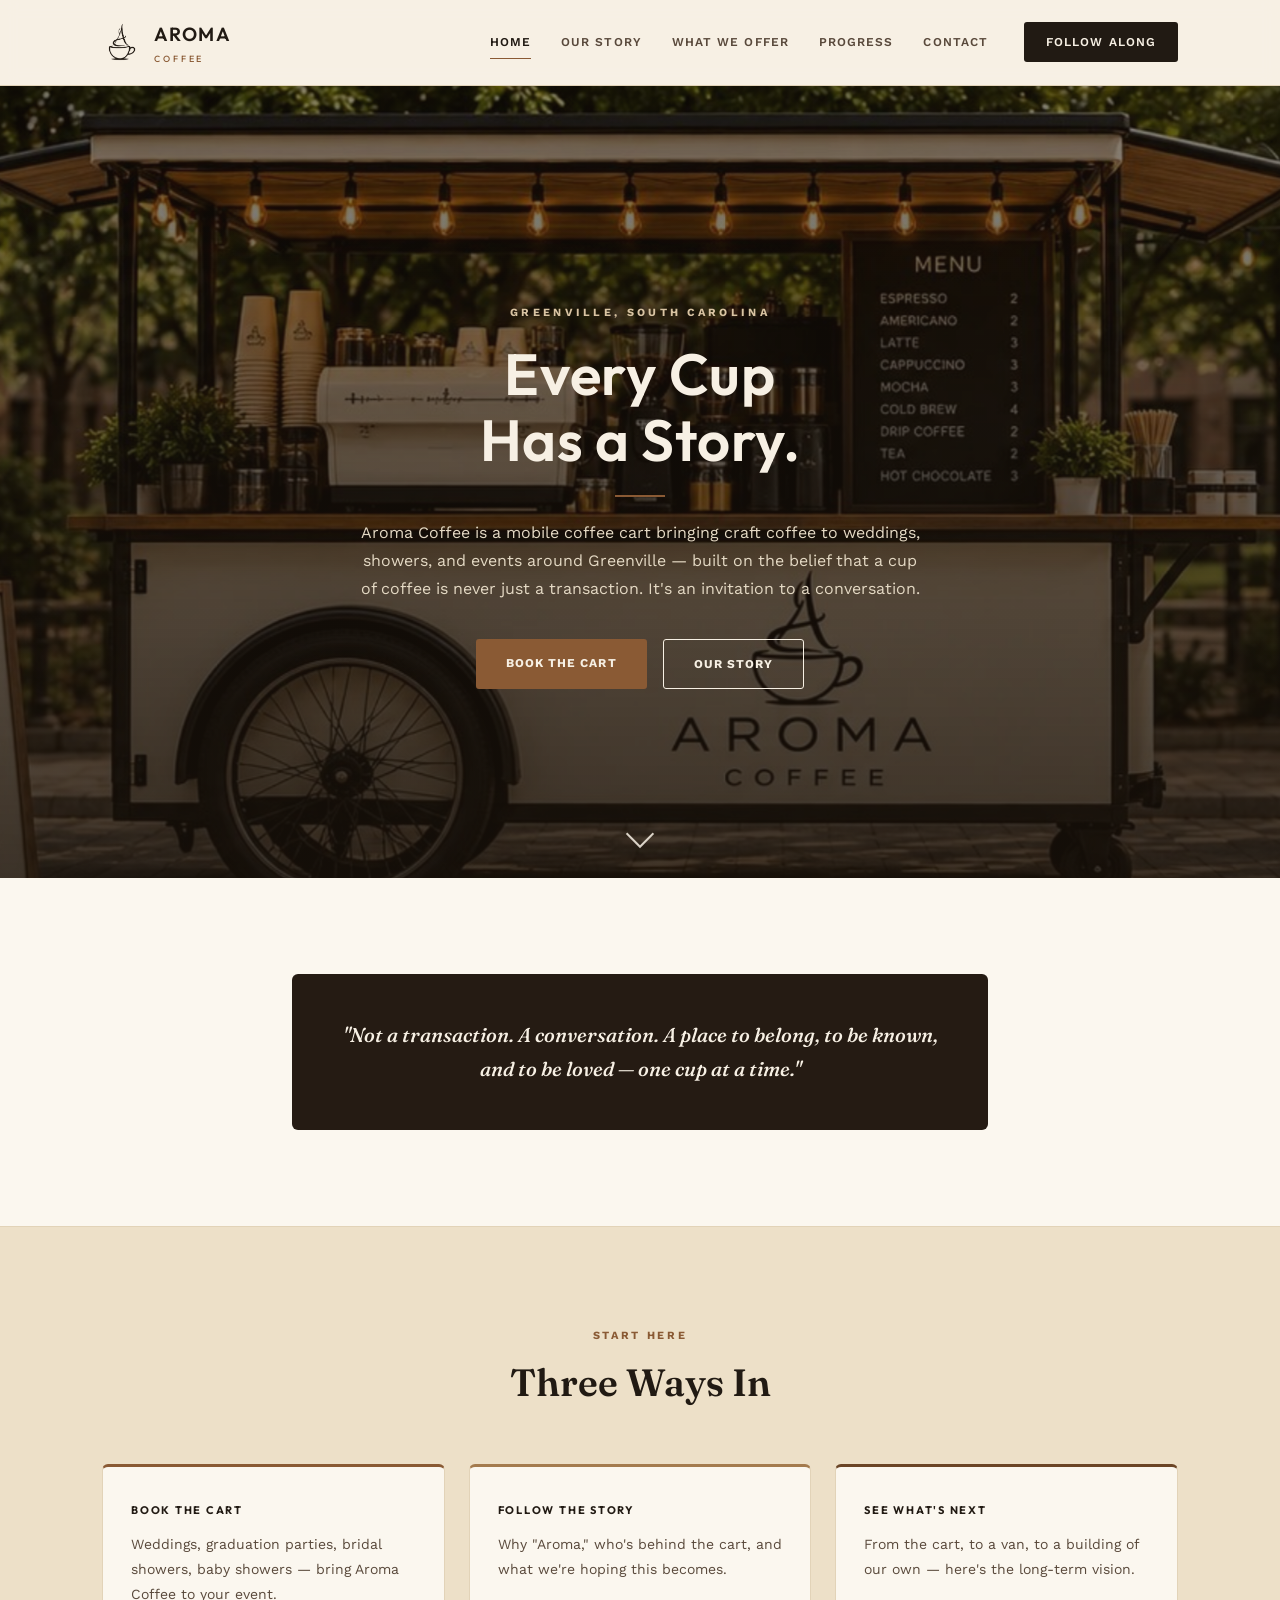
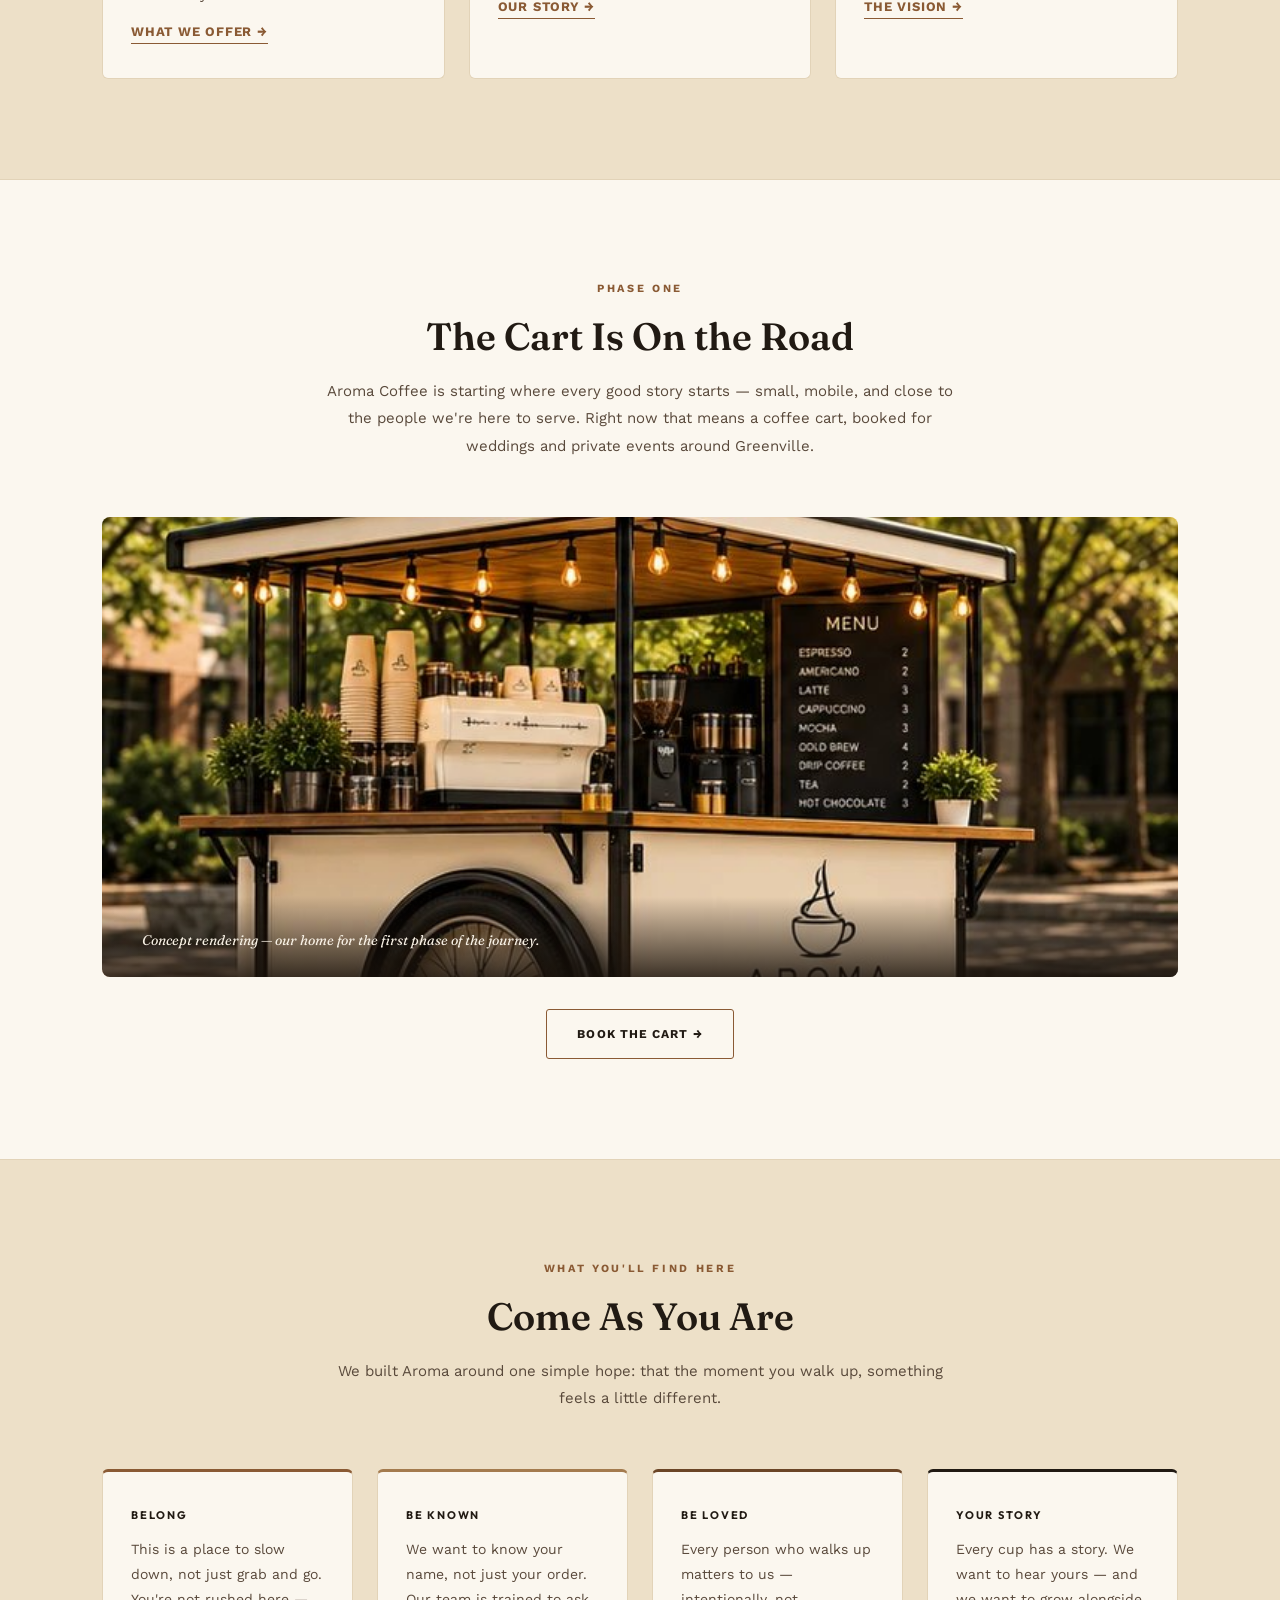
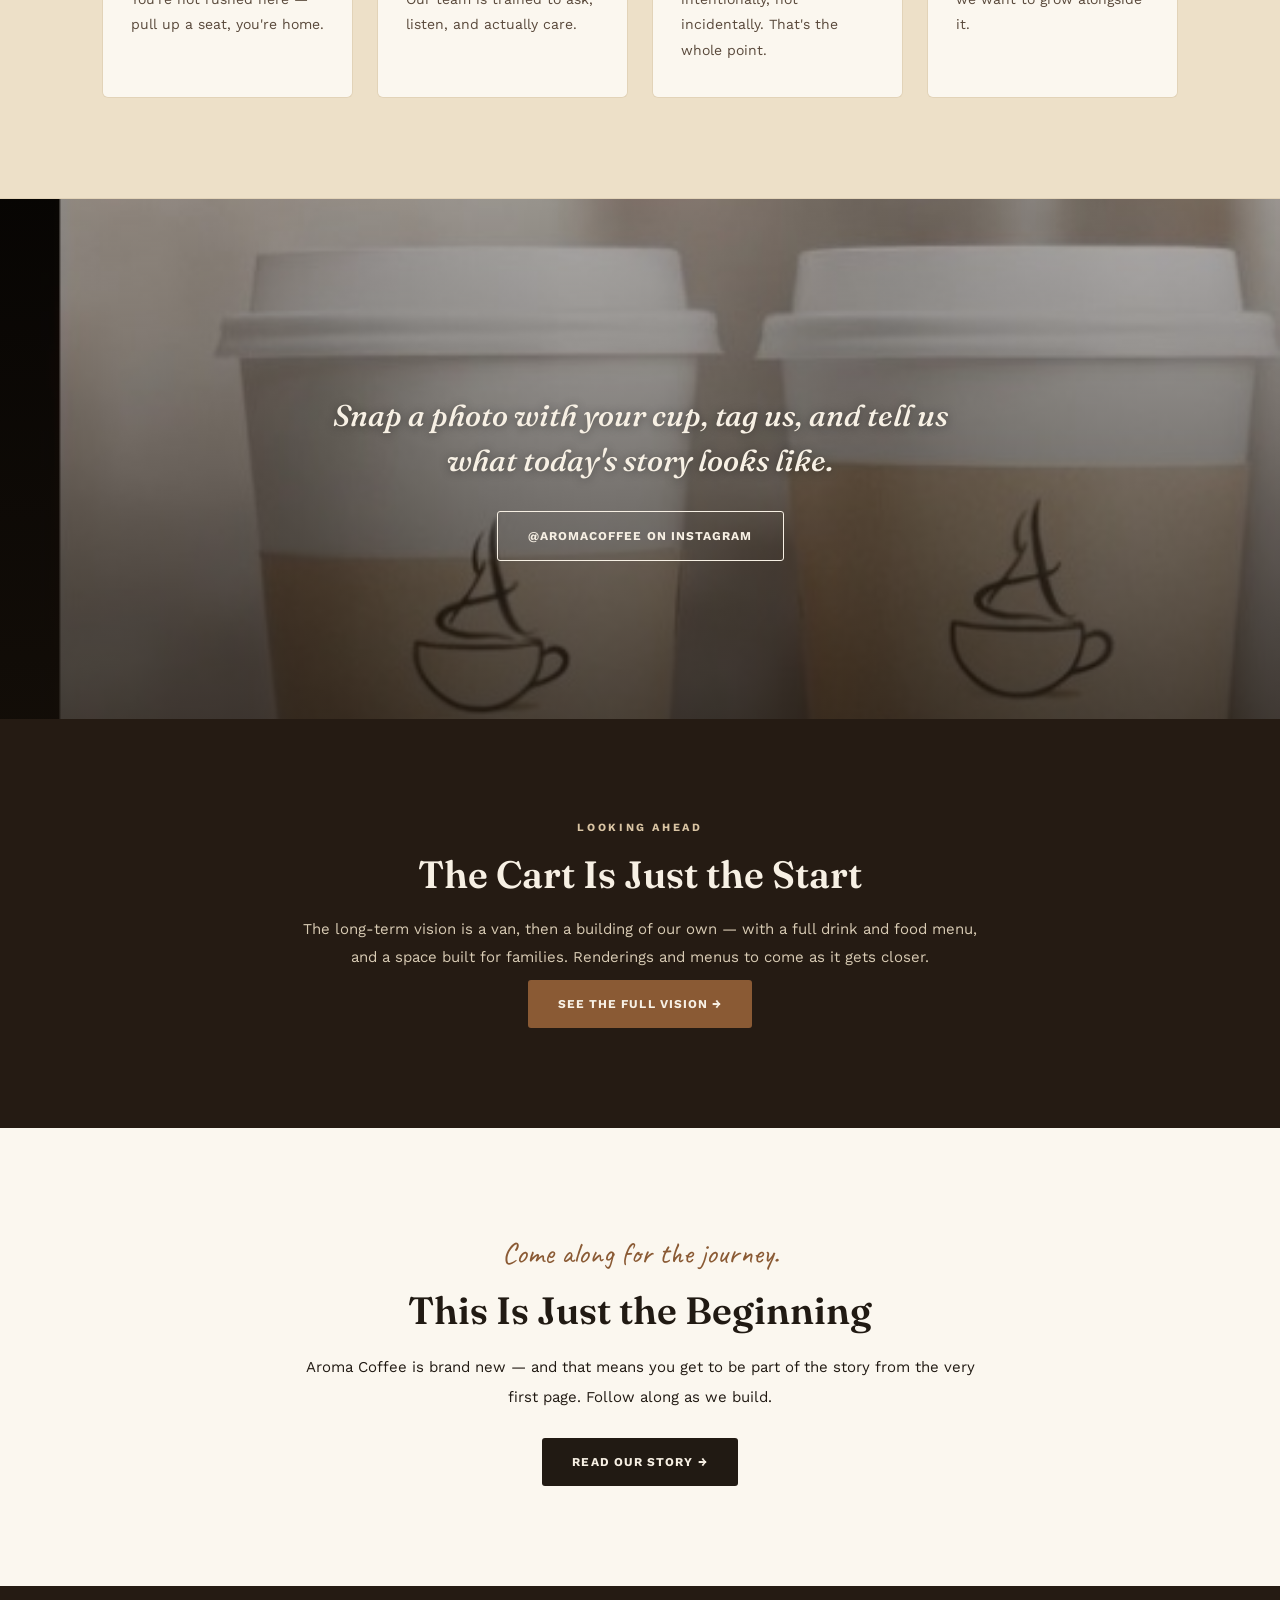
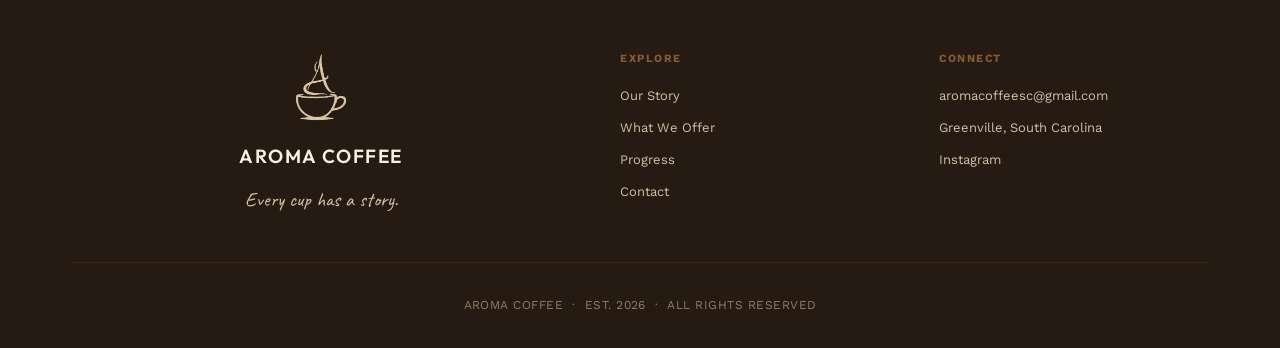
==== commit 37cbfa0c: "Swap nav/footer logo for clean transparent icon marks Replaces the old photo-cropped logo (a wall-mo" ====
--- a/index.html
+++ b/index.html
@@ -42,7 +42,7 @@
 <nav class="nav">
   <div class="nav-inner">
     <a href="/" class="nav-logo">
-      <img src="/images/logo-mark.jpg" alt="" style="border-radius:6px; width:40px; height:40px; object-fit:cover;">
+      <img src="/images/logo-icon-ink.png" alt="">
       <span class="nav-logo-text">Aroma<span>Coffee</span></span>
     </a>
     <div class="nav-links">
@@ -236,7 +236,7 @@
 <footer class="footer">
   <div class="footer-inner">
     <div class="footer-brand">
-      <a href="/" aria-label="Back to home"><img loading="lazy" decoding="async" class="footer-logo" src="/images/logo-mark.jpg" alt="Aroma Coffee home" style="border-radius:8px; width:74px; height:74px; object-fit:cover;"></a>
+      <a href="/" aria-label="Back to home"><img loading="lazy" decoding="async" class="footer-logo" src="/images/logo-icon-tan.png" alt="Aroma Coffee home"></a>
       <div class="footer-brand-name">Aroma Coffee</div>
       <p class="footer-tagline">Every cup has a story.</p>
     </div>
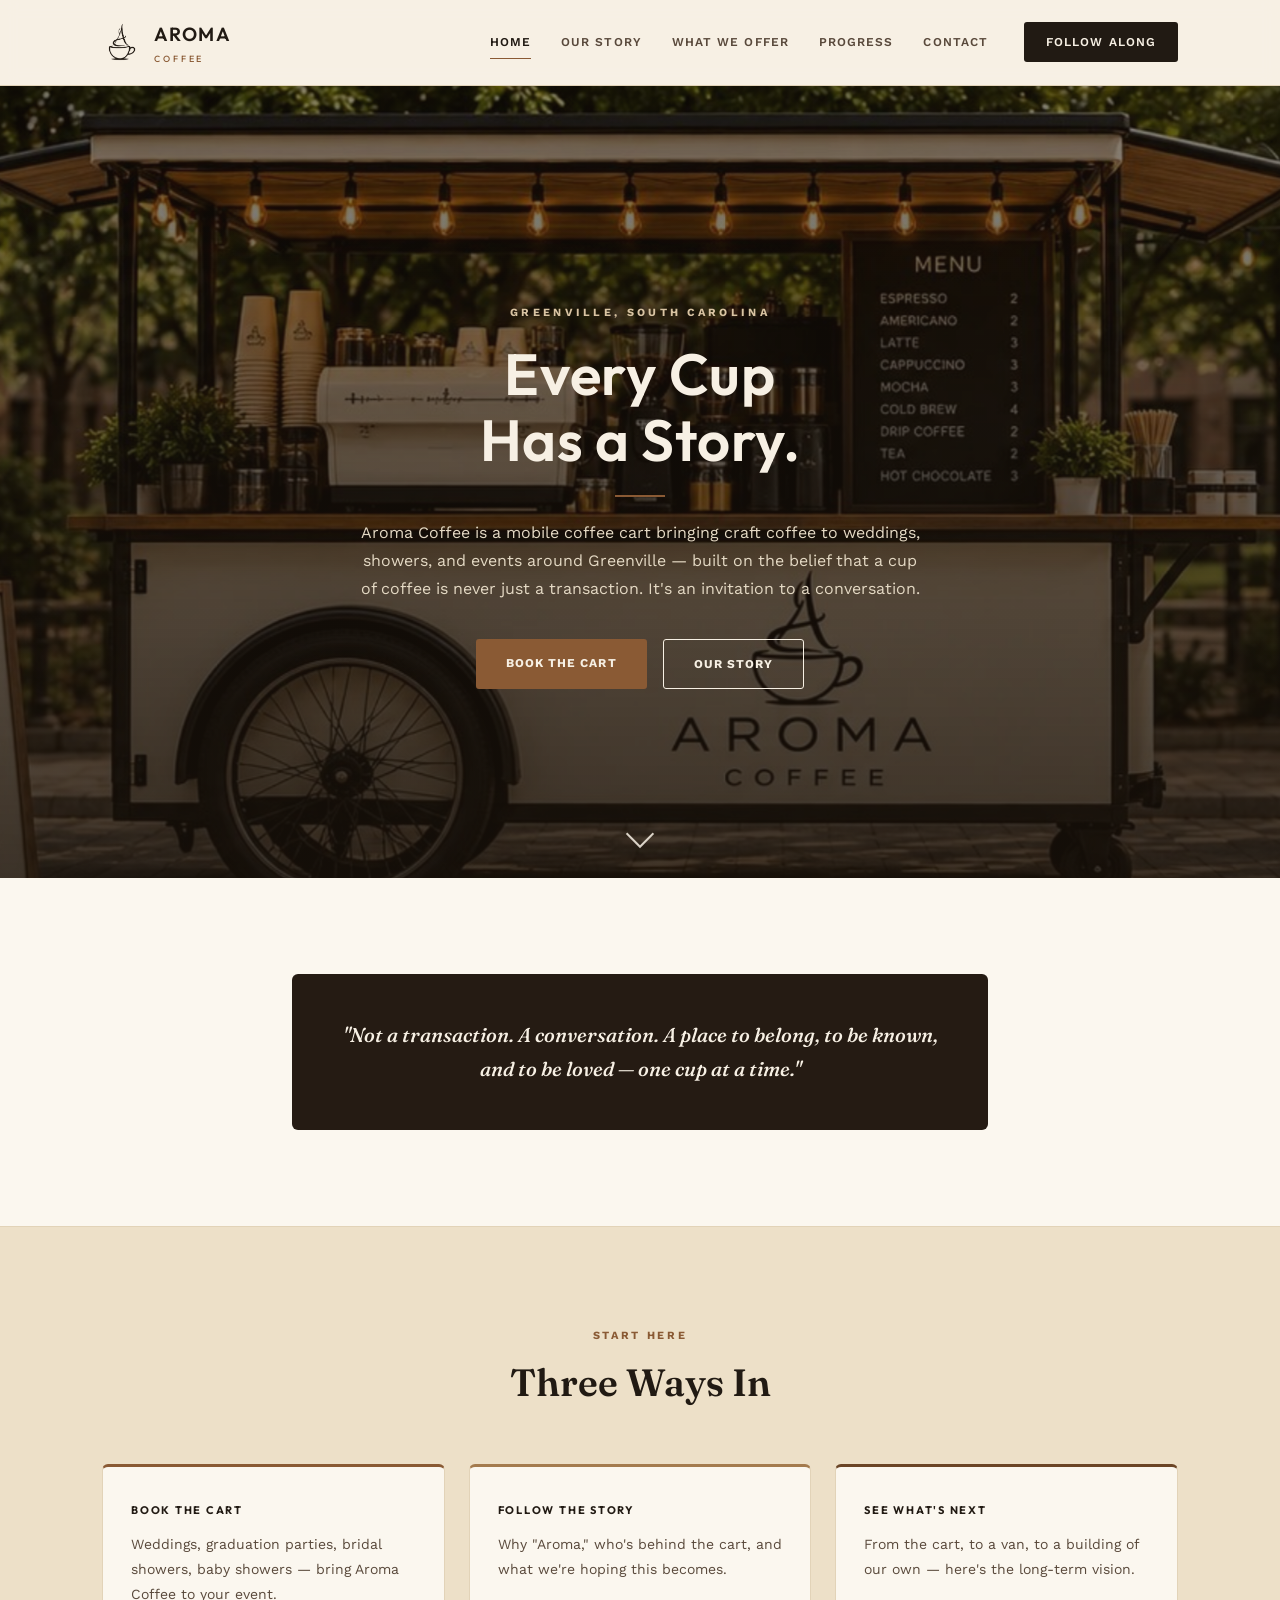
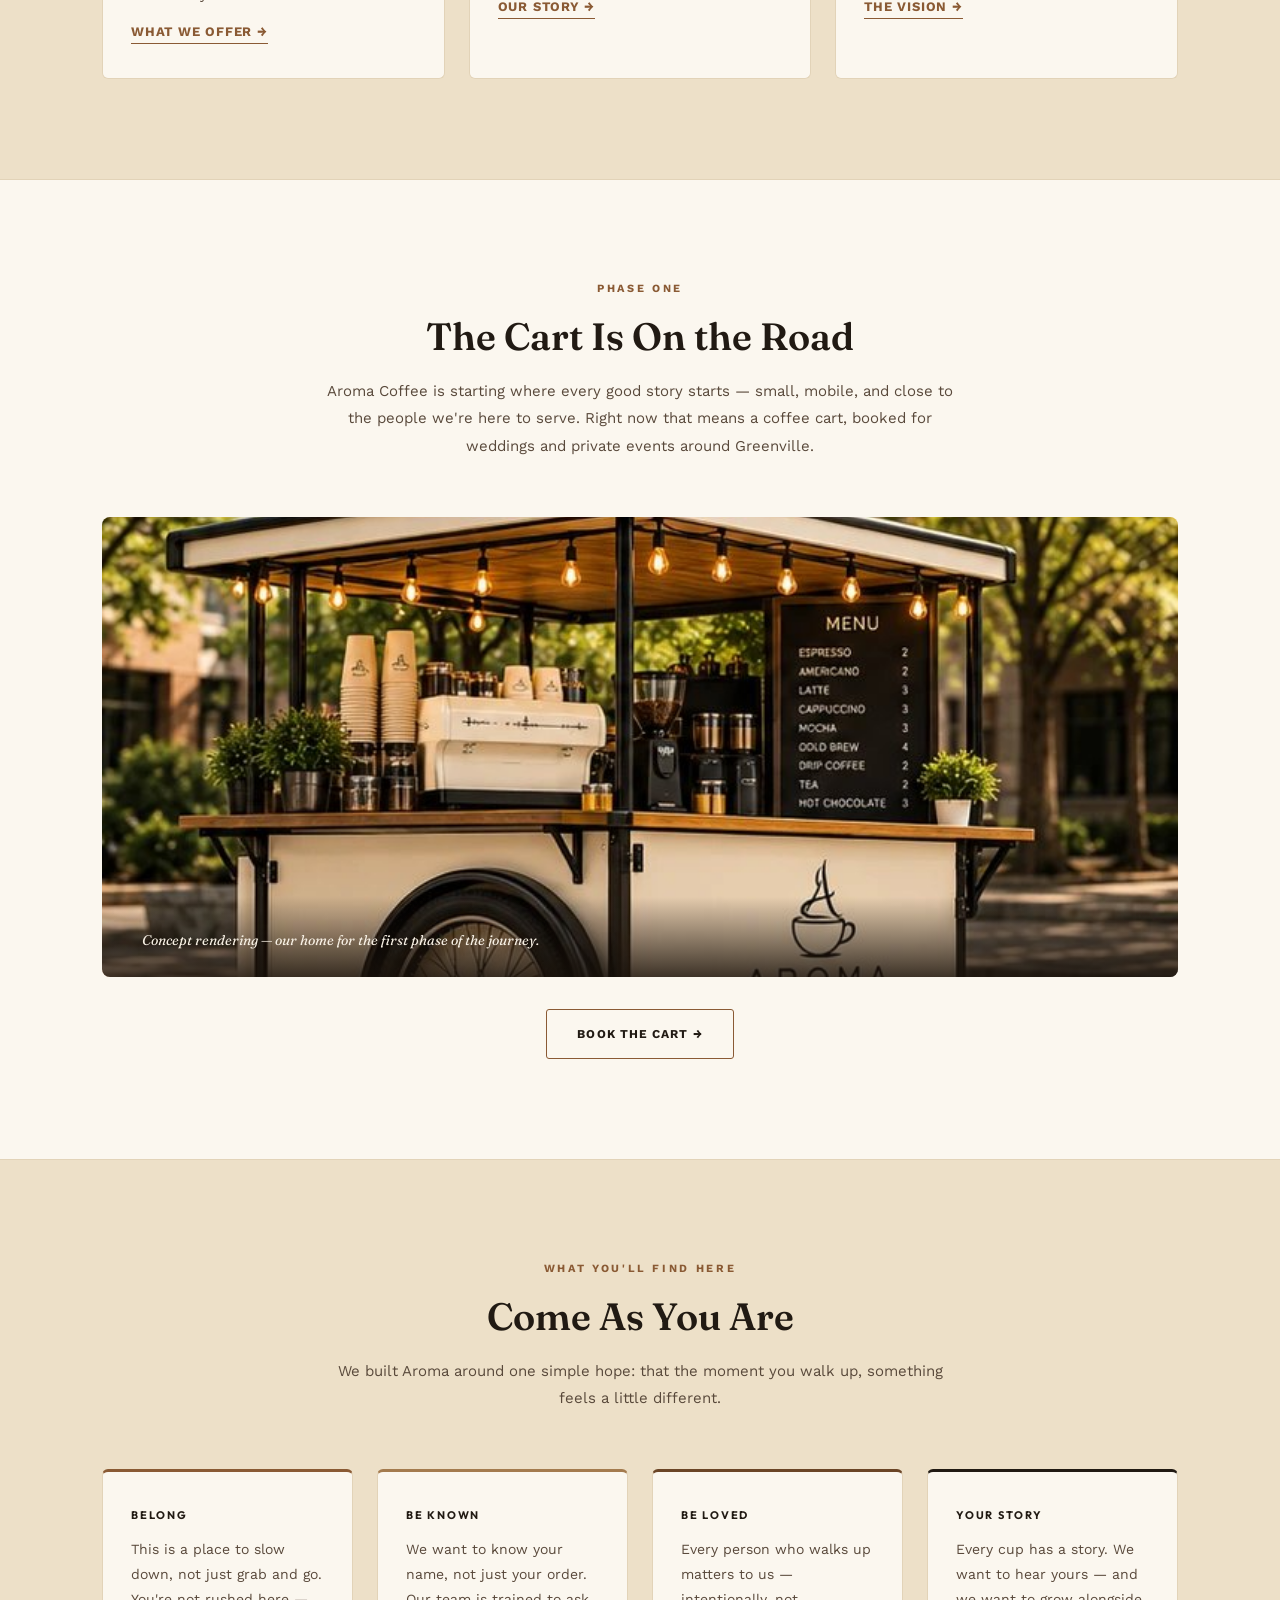
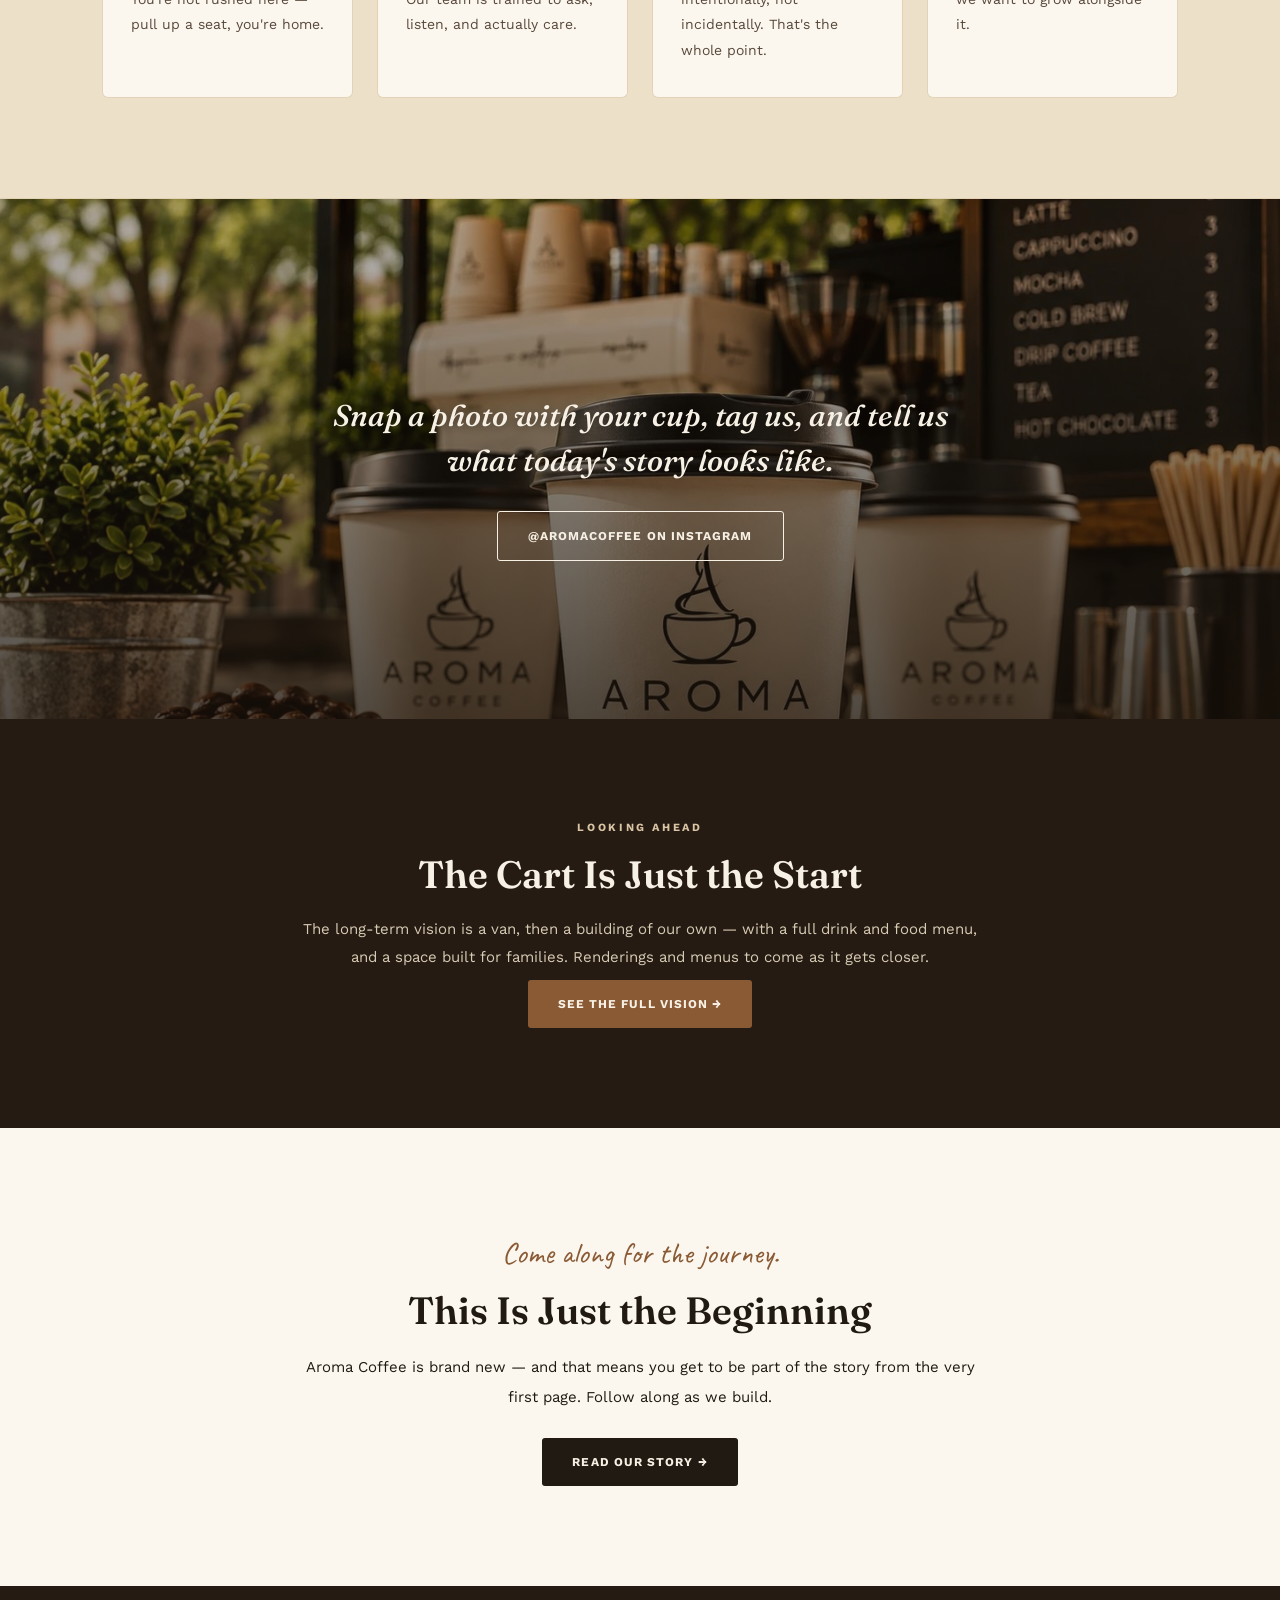
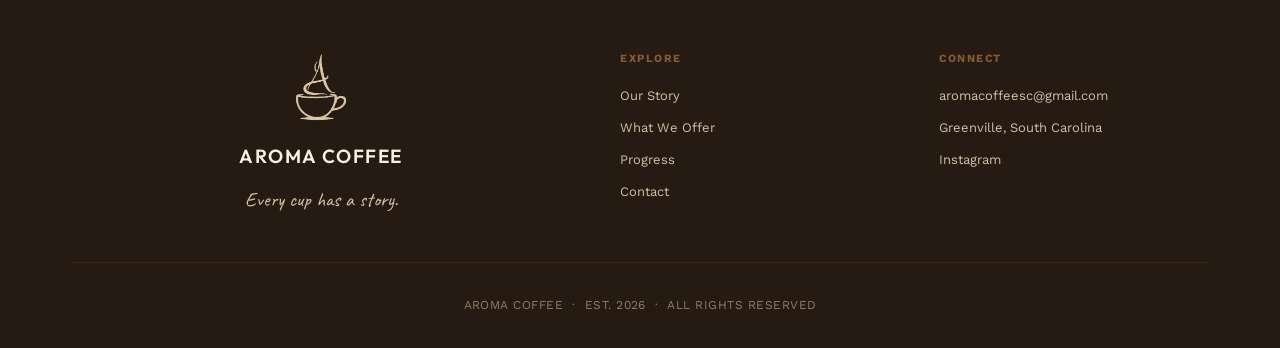
==== commit ea4c8005: "Replace mission-band cup photo with cart-matching shot Swaps the "share your story" cup image for on" ====
--- a/index.html
+++ b/index.html
@@ -184,7 +184,7 @@
 
 <!-- SEASONAL / SHARE YOUR STORY BAND -->
 <div class="mission-band">
-  <img src="/images/cups-pair.jpg" alt="Two Aroma Coffee cups" loading="lazy" decoding="async" style="object-position:center 30%;">
+  <img src="/images/cups-pair.jpg" alt="Aroma Coffee cups on the cart counter" loading="lazy" decoding="async" style="object-position:center 35%;">
   <div class="mission-band-overlay">
     <div class="eyebrow">Get Your Cup, Share Your Story</div>
     <p class="mission-band-quote">Snap a photo with your cup, tag us, and tell us what today's story looks like.</p>
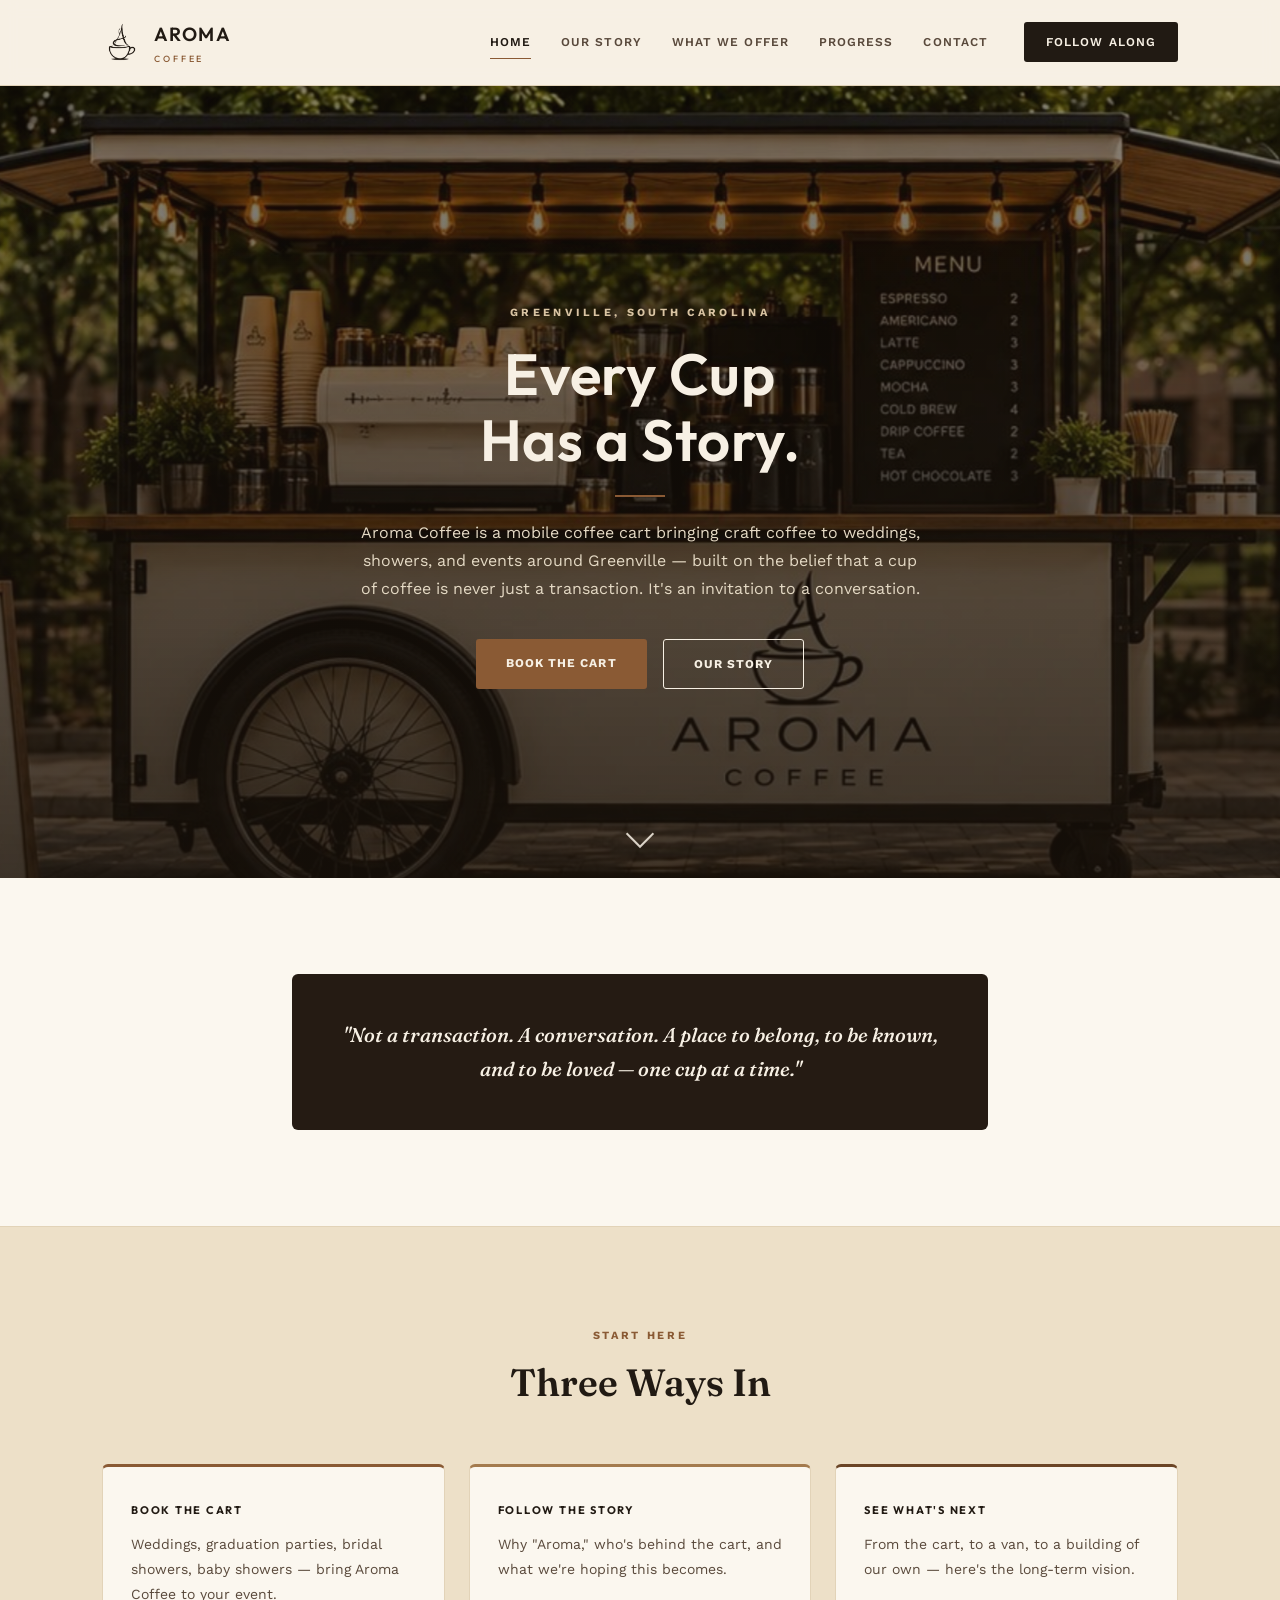
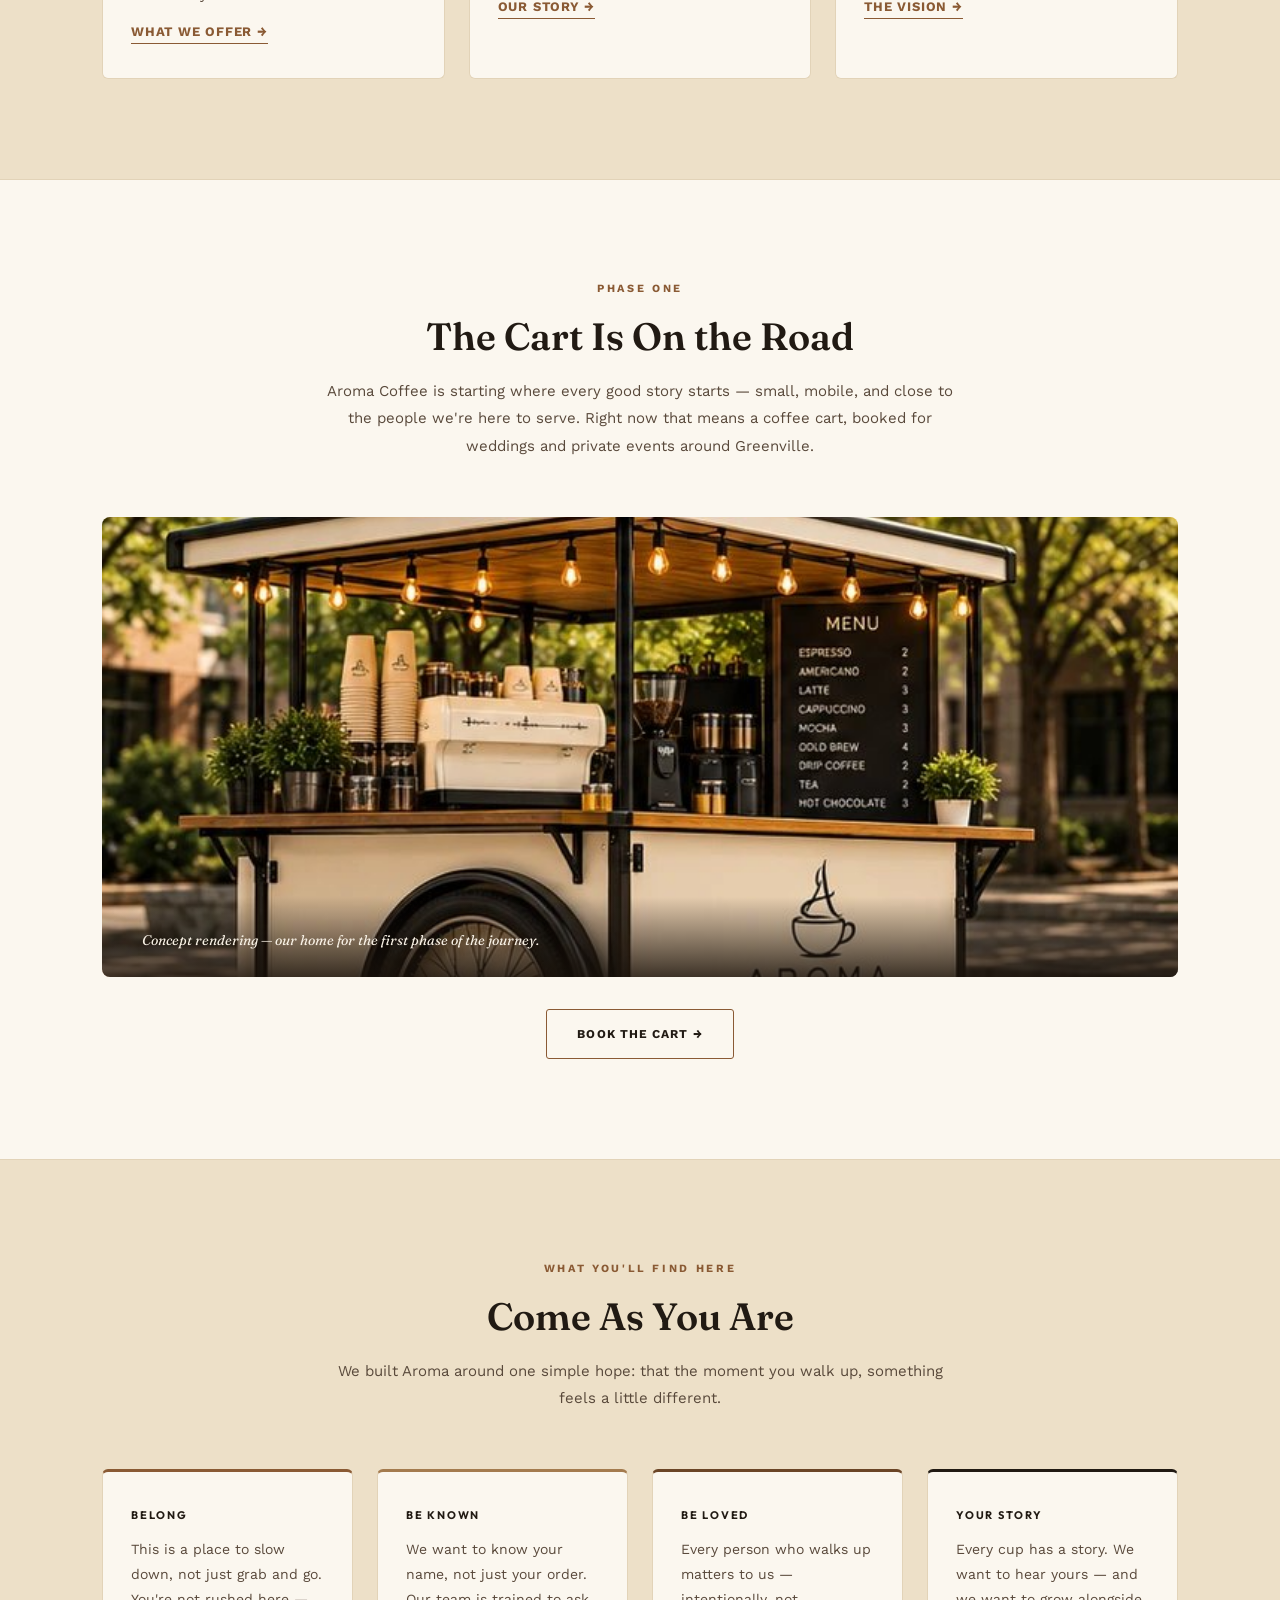
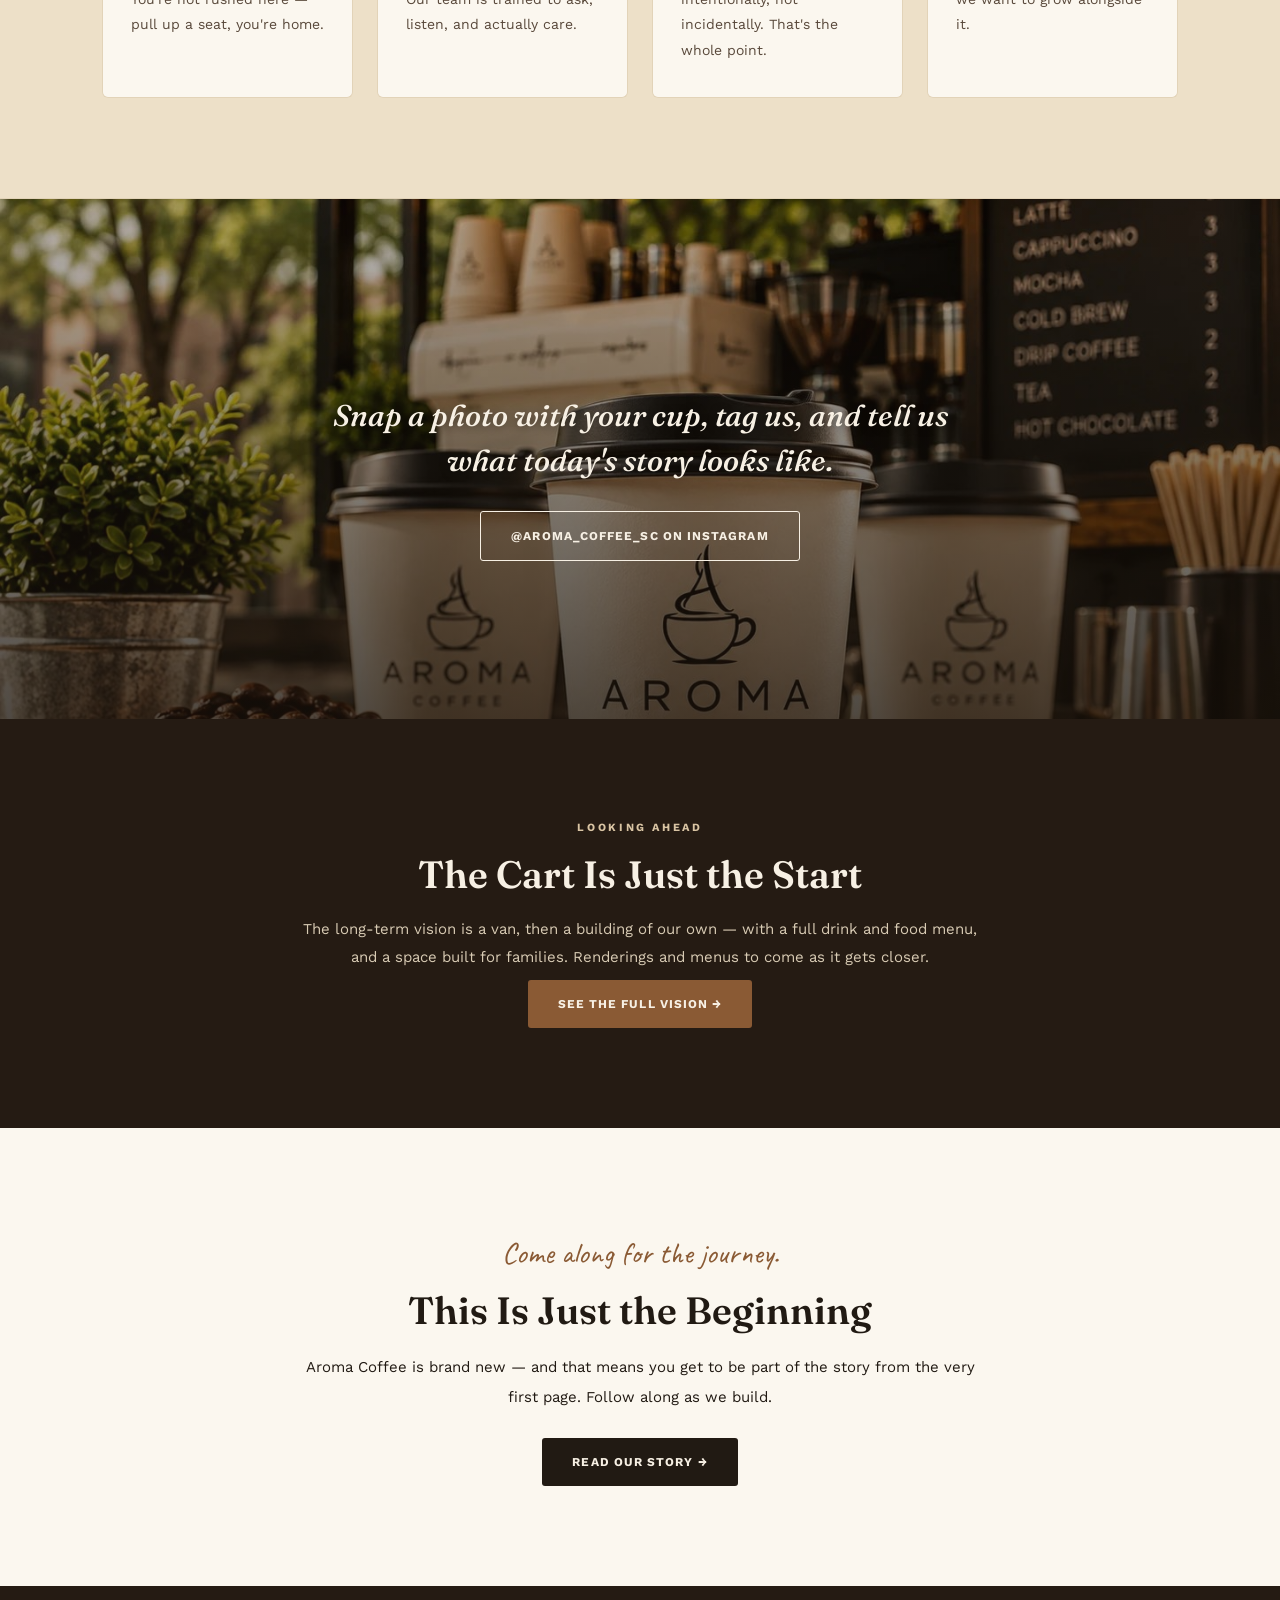
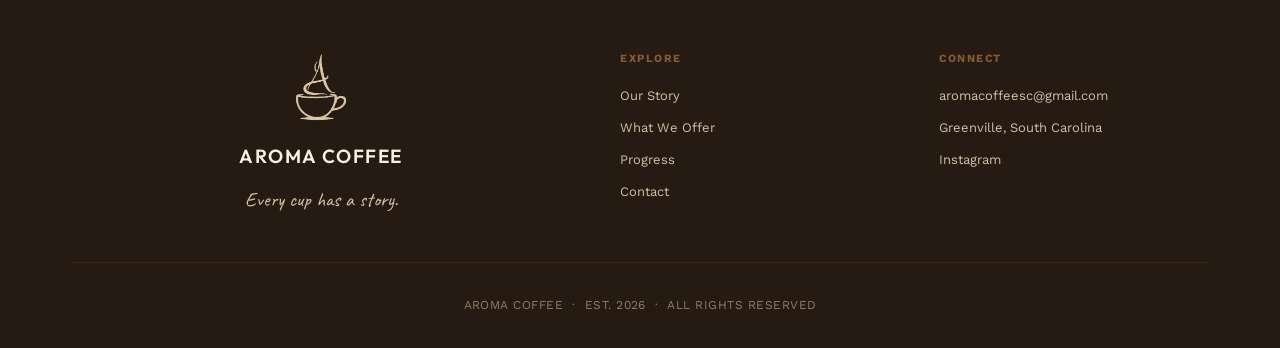
==== commit b42caa2c: "Add phone number, switch Instagram handle to @aroma_coffee_sc - Contact page: real phone number (864" ====
--- a/index.html
+++ b/index.html
@@ -7,34 +7,34 @@
 <meta name="description" content="Aroma Coffee is a mobile coffee cart bringing craft coffee and genuine conversation to weddings, showers, and events around Greenville, South Carolina. Every cup has a story — come tell us yours.">
 <link rel="canonical" href="https://aromacoffeesc.com/">
 <meta name="theme-color" content="#F7F0E4">
-<link rel="icon" href="/images/favicon.ico" sizes="48x48">
-<link rel="icon" type="image/png" sizes="32x32" href="/images/favicon-32.png">
-<link rel="apple-touch-icon" href="/images/apple-touch-icon-180.png">
+<link rel="icon" href="/images/favicon.ico?v=20261029f" sizes="48x48">
+<link rel="icon" type="image/png" sizes="32x32" href="/images/favicon-32.png?v=20261029f">
+<link rel="apple-touch-icon" href="/images/apple-touch-icon-180.png?v=20261029f">
 <meta property="og:site_name" content="Aroma Coffee">
 <meta property="og:type" content="website">
 <meta property="og:title" content="Aroma Coffee — Every Cup Has a Story">
 <meta property="og:description" content="A mobile coffee cart bringing craft coffee and genuine conversation to weddings, showers, and events around Greenville, South Carolina.">
 <meta property="og:url" content="https://aromacoffeesc.com/">
-<meta property="og:image" content="https://aromacoffeesc.com/images/coffee-cart.jpg">
+<meta property="og:image" content="https://aromacoffeesc.com/images/coffee-cart.jpg?v=20261029f">
 <meta property="og:locale" content="en_US">
 <meta name="twitter:card" content="summary_large_image">
 <meta name="twitter:title" content="Aroma Coffee — Every Cup Has a Story">
 <meta name="twitter:description" content="A mobile coffee cart bringing craft coffee and genuine conversation to weddings, showers, and events around Greenville, South Carolina.">
-<meta name="twitter:image" content="https://aromacoffeesc.com/images/coffee-cart.jpg">
+<meta name="twitter:image" content="https://aromacoffeesc.com/images/coffee-cart.jpg?v=20261029f">
 <script type="application/ld+json">{
  "@context": "https://schema.org",
  "@type": "CafeOrCoffeeShop",
  "name": "Aroma Coffee",
  "url": "https://aromacoffeesc.com",
- "image": "https://aromacoffeesc.com/images/coffee-cart.jpg",
+ "image": "https://aromacoffeesc.com/images/coffee-cart.jpg?v=20261029f",
  "description": "A mobile coffee cart serving weddings, showers, and events around Greenville, South Carolina — every cup has a story.",
  "address": { "@type": "PostalAddress", "addressLocality": "Greenville", "addressRegion": "SC", "addressCountry": "US" },
- "sameAs": ["https://www.instagram.com/aromacoffee"]
+ "sameAs": ["https://www.instagram.com/aroma_coffee_sc/"]
 }</script>
 <link rel="preconnect" href="https://fonts.googleapis.com">
 <link rel="preconnect" href="https://fonts.gstatic.com" crossorigin>
 <link rel="stylesheet" href="https://fonts.googleapis.com/css2?family=Fraunces:ital,wght@0,500;0,600;1,500;1,600&family=Outfit:wght@400;500;600;700&family=Work+Sans:wght@300;400;500;600&family=Caveat:wght@500;600;700&display=swap">
-<link rel="preload" as="image" href="/images/coffee-cart.jpg">
+<link rel="preload" as="image" href="/images/coffee-cart.jpg?v=20261029f">
 <link rel="stylesheet" href="/styles.css">
 </head>
 <body>
@@ -42,7 +42,7 @@
 <nav class="nav">
   <div class="nav-inner">
     <a href="/" class="nav-logo">
-      <img src="/images/logo-icon-ink.png" alt="">
+      <img src="/images/logo-icon-ink.png?v=20261029f" alt="">
       <span class="nav-logo-text">Aroma<span>Coffee</span></span>
     </a>
     <div class="nav-links">
@@ -51,7 +51,7 @@
       <a href="/what-we-offer">What We Offer</a>
       <a href="/progress">Progress</a>
       <a href="/contact">Contact</a>
-      <a href="https://www.instagram.com/aromacoffee" target="_blank" rel="noopener" class="nav-cta">Follow Along</a>
+      <a href="https://www.instagram.com/aroma_coffee_sc/" target="_blank" rel="noopener" class="nav-cta">Follow Along</a>
     </div>
     <button class="nav-toggle" id="navToggle" aria-label="Open menu" aria-expanded="false">
       <span></span><span></span><span></span>
@@ -63,7 +63,7 @@
     <a href="/what-we-offer">What We Offer</a>
     <a href="/progress">Progress</a>
     <a href="/contact">Contact</a>
-    <a href="https://www.instagram.com/aromacoffee" target="_blank" rel="noopener" class="nav-cta">Follow Along</a>
+    <a href="https://www.instagram.com/aroma_coffee_sc/" target="_blank" rel="noopener" class="nav-cta">Follow Along</a>
   </div>
 </nav>
 <script>
@@ -82,7 +82,7 @@
 </script>
 
 <!-- HERO -->
-<section class="hero" style="background-image:url('/images/coffee-cart.jpg');">
+<section class="hero" style="background-image:url('/images/coffee-cart.jpg?v=20261029f');">
   <div class="hero-overlay"></div>
   <div class="hero-content">
     <div class="eyebrow">Greenville, South Carolina</div>
@@ -144,7 +144,7 @@
     </div>
 
     <div class="img-wrap mb-md" style="border-radius:8px; overflow:hidden;">
-      <img loading="lazy" decoding="async" class="img-full" src="/images/coffee-cart-angle.jpg" alt="The Aroma Coffee cart" style="height:460px; object-position:center 30%;">
+      <img loading="lazy" decoding="async" class="img-full" src="/images/coffee-cart-angle.jpg?v=20261029f" alt="The Aroma Coffee cart" style="height:460px; object-position:center 30%;">
       <div class="img-caption">Concept rendering — our home for the first phase of the journey.</div>
     </div>
 
@@ -184,11 +184,11 @@
 
 <!-- SEASONAL / SHARE YOUR STORY BAND -->
 <div class="mission-band">
-  <img src="/images/cups-pair.jpg" alt="Aroma Coffee cups on the cart counter" loading="lazy" decoding="async" style="object-position:center 35%;">
+  <img src="/images/cups-pair.jpg?v=20261029f" alt="Aroma Coffee cups on the cart counter" loading="lazy" decoding="async" style="object-position:center 35%;">
   <div class="mission-band-overlay">
     <div class="eyebrow">Get Your Cup, Share Your Story</div>
     <p class="mission-band-quote">Snap a photo with your cup, tag us, and tell us what today's story looks like.</p>
-    <a href="https://www.instagram.com/aromacoffee" target="_blank" rel="noopener" class="btn btn-outline" style="margin-top:28px;">@aromacoffee on Instagram</a>
+    <a href="https://www.instagram.com/aroma_coffee_sc/" target="_blank" rel="noopener" class="btn btn-outline" style="margin-top:28px;">@aroma_coffee_sc on Instagram</a>
   </div>
 </div>
 
@@ -205,10 +205,10 @@
     <div class="section-head" style="margin-bottom:36px;">
       <div class="section-eyebrow">Follow the Journey</div>
       <h2 class="section-title">Life on the Cart, As It Happens</h2>
-      <p class="section-sub">Moments from events, as the story unfolds — follow along at <a href="https://www.instagram.com/aromacoffee" target="_blank" rel="noopener" style="color:var(--leather);">@aromacoffee</a>.</p>
+      <p class="section-sub">Moments from events, as the story unfolds — follow along at <a href="https://www.instagram.com/aroma_coffee_sc/" target="_blank" rel="noopener" style="color:var(--leather);">@aroma_coffee_sc</a>.</p>
     </div>
     <div class="ig-grid"></div>
-    <p class="center" style="margin-top:28px;"><a class="btn btn-ink-outline" href="https://www.instagram.com/aromacoffee" target="_blank" rel="noopener">Follow on Instagram</a></p>
+    <p class="center" style="margin-top:28px;"><a class="btn btn-ink-outline" href="https://www.instagram.com/aroma_coffee_sc/" target="_blank" rel="noopener">Follow on Instagram</a></p>
   </div>
 </section>
 <script src="/ig-feed.js" defer></script>
@@ -236,7 +236,7 @@
 <footer class="footer">
   <div class="footer-inner">
     <div class="footer-brand">
-      <a href="/" aria-label="Back to home"><img loading="lazy" decoding="async" class="footer-logo" src="/images/logo-icon-tan.png" alt="Aroma Coffee home"></a>
+      <a href="/" aria-label="Back to home"><img loading="lazy" decoding="async" class="footer-logo" src="/images/logo-icon-tan.png?v=20261029f" alt="Aroma Coffee home"></a>
       <div class="footer-brand-name">Aroma Coffee</div>
       <p class="footer-tagline">Every cup has a story.</p>
     </div>
@@ -251,7 +251,7 @@
       <h4>Connect</h4>
       <a href="mailto:aromacoffeesc@gmail.com">aromacoffeesc@gmail.com</a>
       <p>Greenville, South Carolina</p>
-      <a href="https://www.instagram.com/aromacoffee" target="_blank" rel="noopener">Instagram</a>
+      <a href="https://www.instagram.com/aroma_coffee_sc/" target="_blank" rel="noopener">Instagram</a>
     </div>
   </div>
   <div class="footer-bottom">
